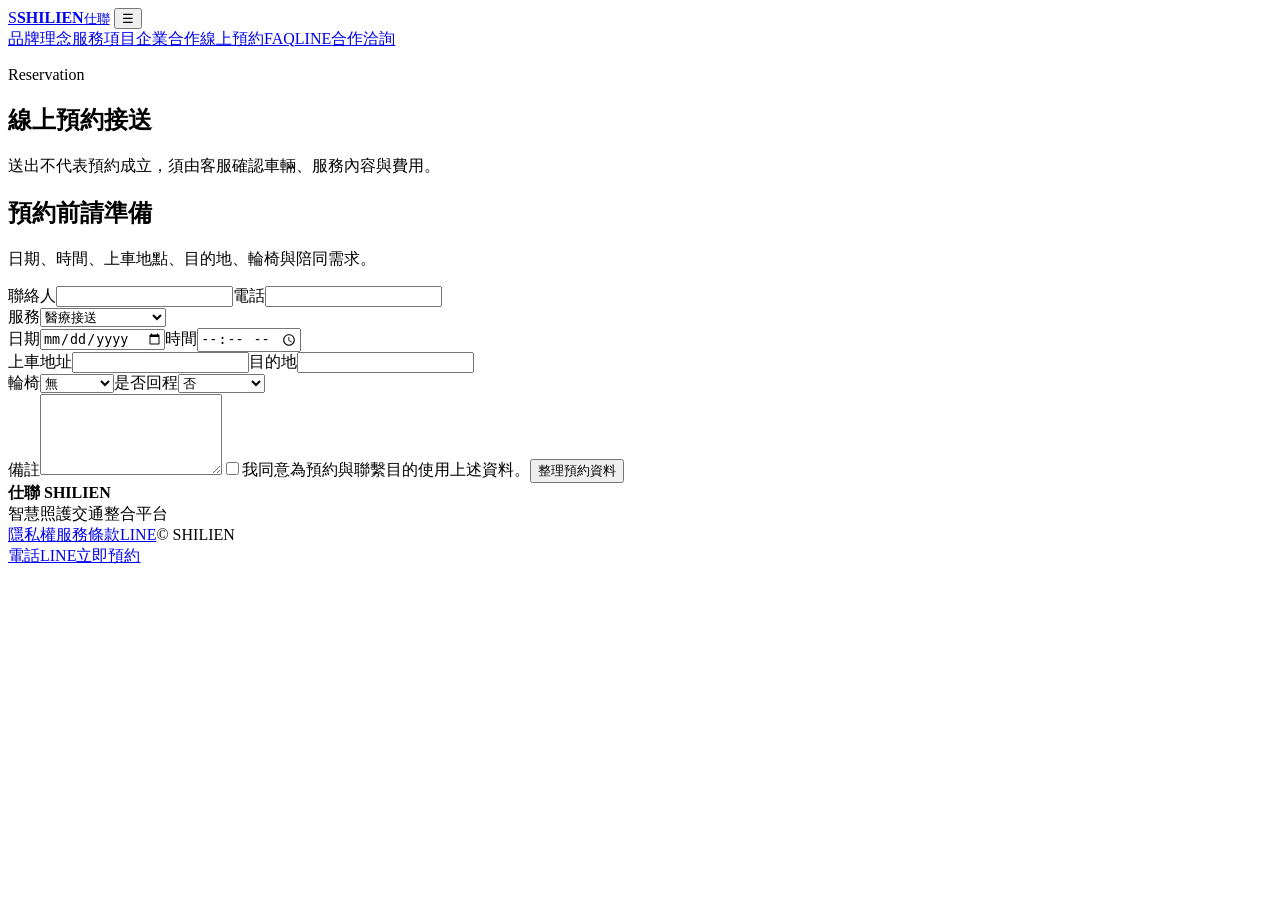
==== booking.html @ 84a89919 "SHILIEN V3 Premium Healthcare Website" ====
<!doctype html><html lang="zh-Hant"><head><meta charset="utf-8"><meta name="viewport" content="width=device-width,initial-scale=1"><title>線上預約｜仕聯 SHILIEN</title><meta name="description" content="線上填寫仕聯醫療接送、復康巴士、福祉車與陪診需求。"><link rel="stylesheet" href="assets/style.css"></head><body>
<header class="header"><div class="container nav">
<a class="brand" href="index.html"><span class="logo">S</span><span class="brand-copy"><b>SHILIEN</b><small>仕聯</small></span></a>
<button class="menu" aria-label="開啟選單">☰</button>
<nav class="navlinks">
<a href="index.html#about">品牌理念</a><a href="services.html">服務項目</a><a href="partner.html">企業合作</a><a href="booking.html">線上預約</a><a href="faq.html">FAQ</a><a data-line href="#">LINE</a><a class="nav-cta" href="partner.html#form">合作洽詢</a>
</nav></div></header>
<main><section class="page-hero"><div class="container"><p class="kicker">Reservation</p><h1>線上預約接送</h1><p>送出不代表預約成立，須由客服確認車輛、服務內容與費用。</p></div></section>
<section class="section soft"><div class="container form-wrap"><div><h2>預約前請準備</h2><p class="copy">日期、時間、上車地點、目的地、輪椅與陪同需求。</p></div>
<form class="form" id="bookingForm"><div class="form-row"><label>聯絡人<input required name="name"></label><label>電話<input required name="phone"></label></div><label>服務<select name="service"><option>醫療接送</option><option>復康巴士／福祉車</option><option>洗腎接送</option><option>出院接送</option><option>醫院陪診</option><option>其他</option></select></label><div class="form-row"><label>日期<input required type="date" name="date"></label><label>時間<input required type="time" name="time"></label></div><label>上車地址<input required name="pickup"></label><label>目的地<input required name="destination"></label><div class="form-row"><label>輪椅<select name="wheelchair"><option>無</option><option>手推輪椅</option><option>電動輪椅</option><option>其他</option></select></label><label>是否回程<select name="return_trip"><option>否</option><option>是，待確認</option></select></label></div><label>備註<textarea rows="5" name="message"></textarea></label><label class="check"><input type="checkbox" required>我同意為預約與聯繫目的使用上述資料。</label><button class="btn btn-primary" type="submit">整理預約資料</button></form>
</div></section></main>
<footer><div class="container footer-grid"><div><b>仕聯 SHILIEN</b><br><span>智慧照護交通整合平台</span></div><div class="footer-links"><a href="privacy.html">隱私權</a><a href="terms.html">服務條款</a><a data-line href="#">LINE</a><a data-email href="#"></a><span>© <span data-year></span> SHILIEN</span></div></div></footer>
<div class="mobile-dock"><a data-phone href="#">電話</a><a data-line href="#">LINE</a><a href="booking.html">立即預約</a></div><script src="assets/app.js"></script></body></html>
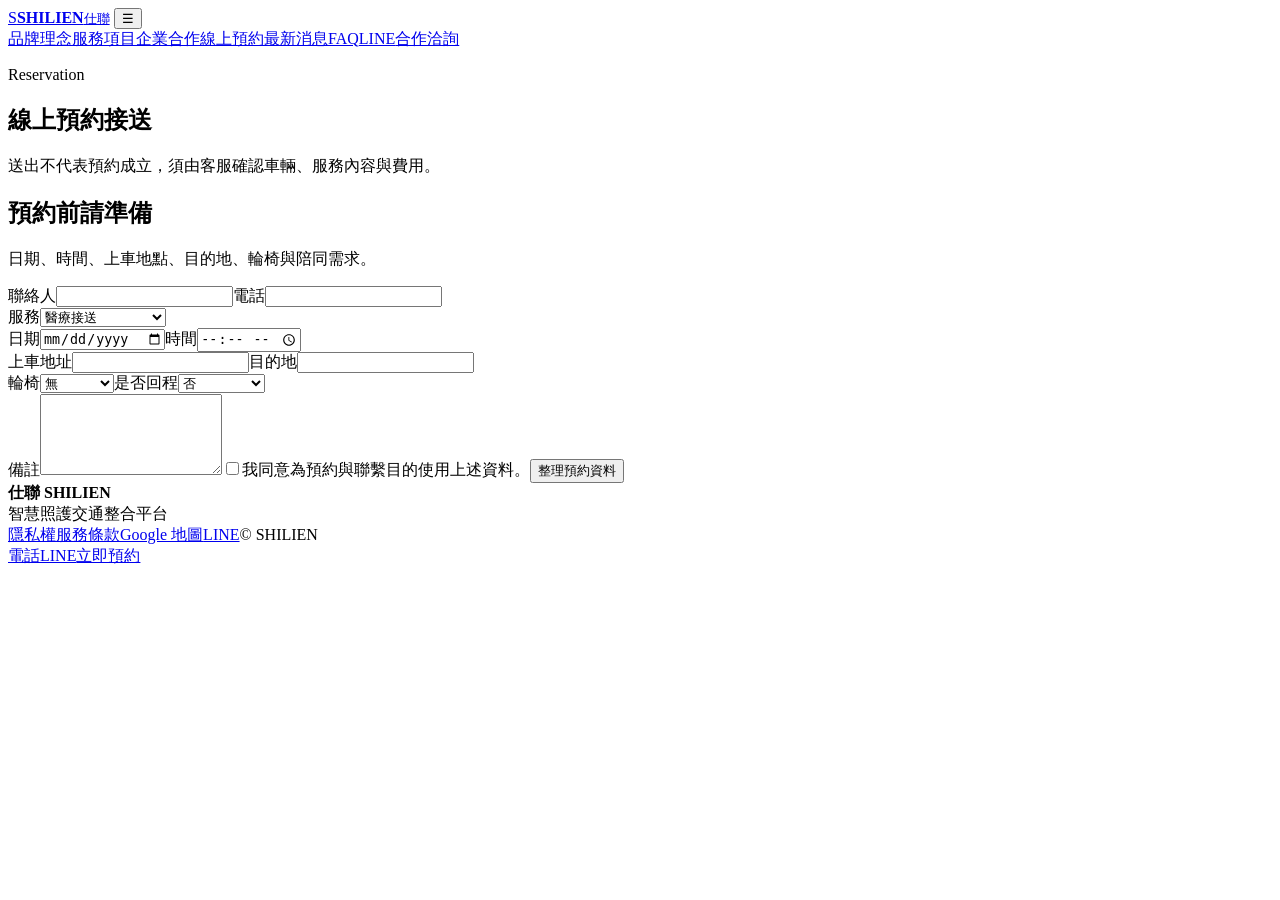
==== commit 8e35bdf5: "SHILIEN V4 premium corporate website and smart dispatch roadmap" ====
--- a/booking.html
+++ b/booking.html
@@ -3,11 +3,11 @@
 <a class="brand" href="index.html"><span class="logo">S</span><span class="brand-copy"><b>SHILIEN</b><small>仕聯</small></span></a>
 <button class="menu" aria-label="開啟選單">☰</button>
 <nav class="navlinks">
-<a href="index.html#about">品牌理念</a><a href="services.html">服務項目</a><a href="partner.html">企業合作</a><a href="booking.html">線上預約</a><a href="faq.html">FAQ</a><a data-line href="#">LINE</a><a class="nav-cta" href="partner.html#form">合作洽詢</a>
+<a href="index.html#about">品牌理念</a><a href="services.html">服務項目</a><a href="partner.html">企業合作</a><a href="booking.html">線上預約</a><a href="news.html">最新消息</a><a href="faq.html">FAQ</a><a data-line href="#">LINE</a><a class="nav-cta" href="partner.html#form">合作洽詢</a>
 </nav></div></header>
 <main><section class="page-hero"><div class="container"><p class="kicker">Reservation</p><h1>線上預約接送</h1><p>送出不代表預約成立，須由客服確認車輛、服務內容與費用。</p></div></section>
 <section class="section soft"><div class="container form-wrap"><div><h2>預約前請準備</h2><p class="copy">日期、時間、上車地點、目的地、輪椅與陪同需求。</p></div>
 <form class="form" id="bookingForm"><div class="form-row"><label>聯絡人<input required name="name"></label><label>電話<input required name="phone"></label></div><label>服務<select name="service"><option>醫療接送</option><option>復康巴士／福祉車</option><option>洗腎接送</option><option>出院接送</option><option>醫院陪診</option><option>其他</option></select></label><div class="form-row"><label>日期<input required type="date" name="date"></label><label>時間<input required type="time" name="time"></label></div><label>上車地址<input required name="pickup"></label><label>目的地<input required name="destination"></label><div class="form-row"><label>輪椅<select name="wheelchair"><option>無</option><option>手推輪椅</option><option>電動輪椅</option><option>其他</option></select></label><label>是否回程<select name="return_trip"><option>否</option><option>是，待確認</option></select></label></div><label>備註<textarea rows="5" name="message"></textarea></label><label class="check"><input type="checkbox" required>我同意為預約與聯繫目的使用上述資料。</label><button class="btn btn-primary" type="submit">整理預約資料</button></form>
 </div></section></main>
-<footer><div class="container footer-grid"><div><b>仕聯 SHILIEN</b><br><span>智慧照護交通整合平台</span></div><div class="footer-links"><a href="privacy.html">隱私權</a><a href="terms.html">服務條款</a><a data-line href="#">LINE</a><a data-email href="#"></a><span>© <span data-year></span> SHILIEN</span></div></div></footer>
+<footer><div class="container footer-grid"><div><b>仕聯 SHILIEN</b><br><span>智慧照護交通整合平台</span></div><div class="footer-links"><a href="privacy.html">隱私權</a><a href="terms.html">服務條款</a><a data-map href="#">Google 地圖</a><a data-line href="#">LINE</a><a data-email href="#"></a><span>© <span data-year></span> SHILIEN</span></div></div></footer>
 <div class="mobile-dock"><a data-phone href="#">電話</a><a data-line href="#">LINE</a><a href="booking.html">立即預約</a></div><script src="assets/app.js"></script></body></html>
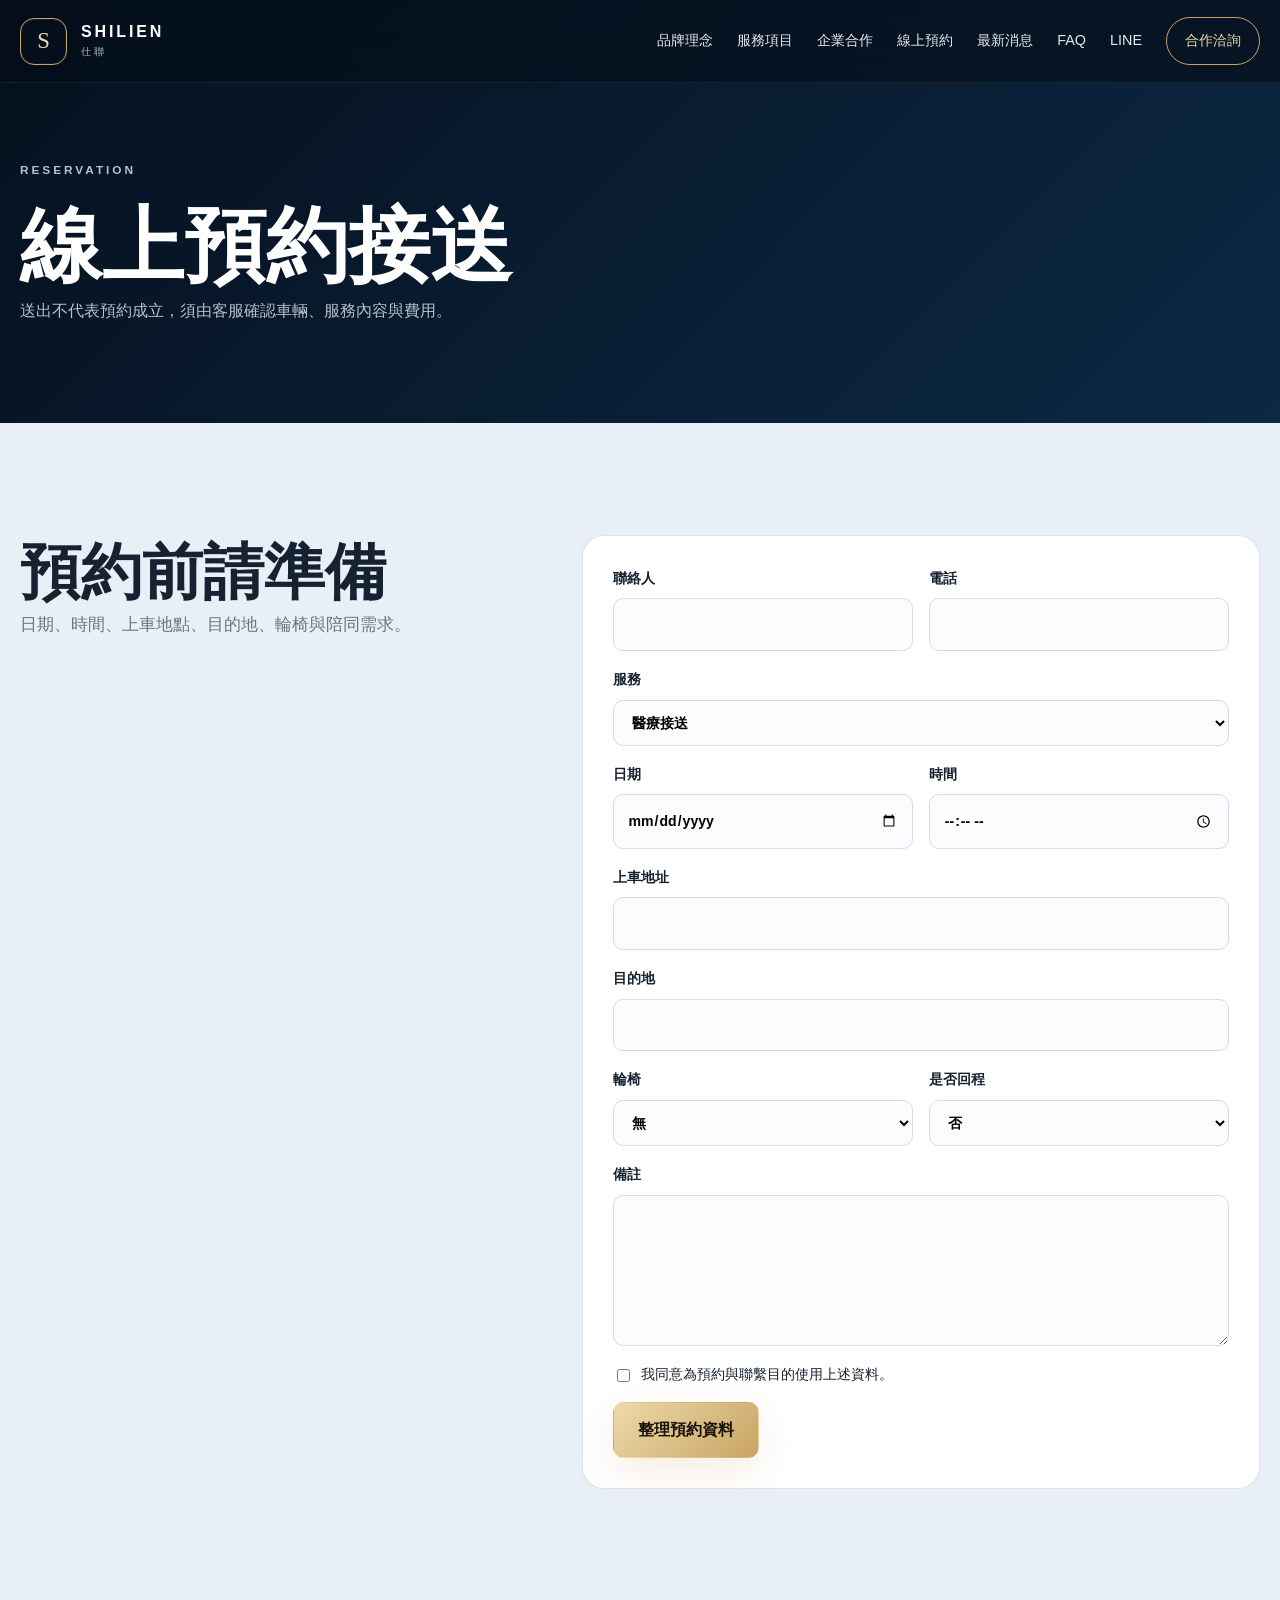
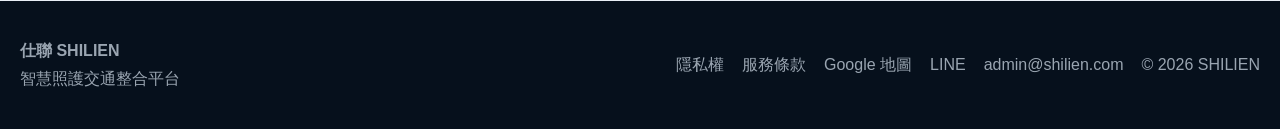
==== commit fb79f15e: "Fix V4 CSS and JavaScript paths for GitHub Pages" ====
--- a/booking.html
+++ b/booking.html
@@ -1,4 +1,4 @@
-<!doctype html><html lang="zh-Hant"><head><meta charset="utf-8"><meta name="viewport" content="width=device-width,initial-scale=1"><title>線上預約｜仕聯 SHILIEN</title><meta name="description" content="線上填寫仕聯醫療接送、復康巴士、福祉車與陪診需求。"><link rel="stylesheet" href="assets/style.css"></head><body>
+<!doctype html><html lang="zh-Hant"><head><meta charset="utf-8"><meta name="viewport" content="width=device-width,initial-scale=1"><title>線上預約｜仕聯 SHILIEN</title><meta name="description" content="線上填寫仕聯醫療接送、復康巴士、福祉車與陪診需求。"><link rel="stylesheet" href="style.css"></head><body>
 <header class="header"><div class="container nav">
 <a class="brand" href="index.html"><span class="logo">S</span><span class="brand-copy"><b>SHILIEN</b><small>仕聯</small></span></a>
 <button class="menu" aria-label="開啟選單">☰</button>
@@ -10,4 +10,4 @@
 <form class="form" id="bookingForm"><div class="form-row"><label>聯絡人<input required name="name"></label><label>電話<input required name="phone"></label></div><label>服務<select name="service"><option>醫療接送</option><option>復康巴士／福祉車</option><option>洗腎接送</option><option>出院接送</option><option>醫院陪診</option><option>其他</option></select></label><div class="form-row"><label>日期<input required type="date" name="date"></label><label>時間<input required type="time" name="time"></label></div><label>上車地址<input required name="pickup"></label><label>目的地<input required name="destination"></label><div class="form-row"><label>輪椅<select name="wheelchair"><option>無</option><option>手推輪椅</option><option>電動輪椅</option><option>其他</option></select></label><label>是否回程<select name="return_trip"><option>否</option><option>是，待確認</option></select></label></div><label>備註<textarea rows="5" name="message"></textarea></label><label class="check"><input type="checkbox" required>我同意為預約與聯繫目的使用上述資料。</label><button class="btn btn-primary" type="submit">整理預約資料</button></form>
 </div></section></main>
 <footer><div class="container footer-grid"><div><b>仕聯 SHILIEN</b><br><span>智慧照護交通整合平台</span></div><div class="footer-links"><a href="privacy.html">隱私權</a><a href="terms.html">服務條款</a><a data-map href="#">Google 地圖</a><a data-line href="#">LINE</a><a data-email href="#"></a><span>© <span data-year></span> SHILIEN</span></div></div></footer>
-<div class="mobile-dock"><a data-phone href="#">電話</a><a data-line href="#">LINE</a><a href="booking.html">立即預約</a></div><script src="assets/app.js"></script></body></html>+<div class="mobile-dock"><a data-phone href="#">電話</a><a data-line href="#">LINE</a><a href="booking.html">立即預約</a></div><script src="app.js"></script></body></html>
--- a/style.css
+++ b/style.css
@@ -0,0 +1,138 @@
+
+:root{
+  --navy:#06101d;--navy2:#0a1c2f;--navy3:#0e2d4c;
+  --blue:#2b79ff;--cyan:#71ddff;--gold:#c8a464;--gold2:#edd9a9;
+  --white:#fff;--paper:#f3f6fa;--paper2:#e9eff6;--text:#162231;
+  --muted:#697586;--line:rgba(9,29,50,.12);--line-dark:rgba(255,255,255,.10);
+  --max:1260px;--radius:26px;--shadow:0 28px 80px rgba(8,25,42,.12)
+}
+*{box-sizing:border-box}
+html{scroll-behavior:smooth}
+body{margin:0;background:var(--paper);color:var(--text);font-family:"Noto Sans TC","PingFang TC","Microsoft JhengHei",sans-serif;line-height:1.75;overflow-x:hidden}
+a{text-decoration:none;color:inherit}
+img,svg{max-width:100%;display:block}
+button,input,select,textarea{font:inherit}
+.container{width:min(calc(100% - 40px),var(--max));margin:auto}
+.kicker{margin:0 0 16px;color:var(--gold);font-weight:900;font-size:.74rem;letter-spacing:.25em;text-transform:uppercase}
+h1,h2,h3{font-family:"Noto Serif TC","PMingLiU",serif;line-height:1.22}
+h1{font-size:clamp(3rem,6.4vw,6.7rem);margin:0}
+h2{font-size:clamp(2.2rem,4.8vw,4.3rem);margin:0}
+h3{font-size:1.45rem;margin:.45rem 0}
+p{margin:0 0 1rem}
+.header{position:fixed;inset:0 0 auto;z-index:100;background:rgba(6,16,29,.72);backdrop-filter:blur(20px);border-bottom:1px solid rgba(255,255,255,.08)}
+.nav{height:82px;display:flex;align-items:center;justify-content:space-between}
+.brand{display:flex;align-items:center;gap:14px;color:#fff}
+.logo{width:47px;height:47px;border:1px solid var(--gold);border-radius:14px;display:grid;place-items:center;color:var(--gold2);font-family:serif;font-size:1.42rem;box-shadow:inset 0 0 0 1px rgba(255,255,255,.05),0 12px 30px rgba(0,0,0,.16)}
+.brand-copy{display:flex;flex-direction:column;line-height:1.05}.brand-copy b{letter-spacing:.18em}.brand-copy small{font-size:.62rem;letter-spacing:.34em;color:#aab4c0;margin-top:6px}
+.navlinks{display:flex;align-items:center;gap:24px;color:#e4e9ee;font-size:.9rem}
+.navlinks a:hover{color:var(--cyan)}
+.nav-cta{padding:10px 18px;border:1px solid var(--gold);border-radius:999px;color:var(--gold2)!important}
+.menu{display:none;background:none;border:0;color:#fff;font-size:1.5rem}
+
+.hero{min-height:960px;padding:150px 0 90px;color:#fff;position:relative;overflow:hidden;background:
+radial-gradient(circle at 78% 18%,rgba(43,121,255,.31),transparent 28%),
+radial-gradient(circle at 88% 74%,rgba(200,164,100,.18),transparent 24%),
+linear-gradient(135deg,var(--navy),#0a1f36 58%,#0d2f50)}
+.hero::before{content:"";position:absolute;inset:-12%;background:
+radial-gradient(circle at 25% 75%,rgba(113,221,255,.09),transparent 24%),
+radial-gradient(circle at 74% 24%,rgba(237,217,169,.08),transparent 20%);animation:drift 15s ease-in-out infinite alternate}
+.hero::after{content:"";position:absolute;inset:0;background-image:
+linear-gradient(rgba(255,255,255,.03) 1px,transparent 1px),
+linear-gradient(90deg,rgba(255,255,255,.03) 1px,transparent 1px);
+background-size:58px 58px;mask-image:linear-gradient(to bottom,#000,transparent 88%)}
+@keyframes drift{from{transform:translate3d(-2%,-1%,0) scale(1)}to{transform:translate3d(2%,2%,0) scale(1.05)}}
+.hero-grid{position:relative;z-index:2;display:grid;grid-template-columns:1.04fr .96fr;gap:74px;align-items:center}
+.hero h1 span{color:var(--gold2)}
+.hero-lead{font-size:1.08rem;color:#c5cdd7;max-width:700px;margin:28px 0}
+.actions{display:flex;gap:14px;flex-wrap:wrap}
+.btn{min-height:52px;padding:13px 24px;border-radius:11px;display:inline-flex;align-items:center;justify-content:center;font-weight:900;border:1px solid transparent;cursor:pointer;transition:.25s}
+.btn-primary{background:linear-gradient(135deg,var(--gold2),var(--gold));color:#171108;box-shadow:0 14px 36px rgba(200,164,100,.18)}
+.btn-primary:hover{transform:translateY(-2px)}
+.btn-ghost{color:#fff;border-color:rgba(255,255,255,.24);background:rgba(255,255,255,.04)}
+.hero-meta{display:flex;gap:23px;flex-wrap:wrap;color:#9da7b4;font-size:.86rem;margin-top:32px}
+.panel{position:relative}
+.glass{border:1px solid rgba(255,255,255,.14);border-radius:32px;padding:22px;background:linear-gradient(145deg,rgba(255,255,255,.10),rgba(255,255,255,.025));backdrop-filter:blur(20px);box-shadow:0 40px 100px rgba(0,0,0,.42);transform:perspective(1200px) rotateY(-3deg)}
+.status{display:flex;align-items:center;gap:9px;color:#aab4c0;font-size:.8rem}
+.dot{width:9px;height:9px;border-radius:50%;background:#55d68b;box-shadow:0 0 0 6px rgba(85,214,139,.1)}
+.art{min-height:490px;display:grid;place-items:center}
+.panel-foot{display:flex;justify-content:space-between;gap:20px;border-top:1px solid rgba(255,255,255,.12);padding-top:18px}.panel-foot b{color:var(--gold2)}.panel-foot span{color:#909baa;font-size:.8rem}
+.float{position:absolute;background:#fff;color:#111a26;border-radius:16px;padding:16px 18px;box-shadow:0 20px 50px rgba(0,0,0,.25);animation:float 5s ease-in-out infinite}
+.float b{display:block}.float small{color:#6c7682}.f1{left:-34px;bottom:110px}.f2{right:-28px;top:120px;animation-delay:1s}
+@keyframes float{0%,100%{transform:translateY(0)}50%{transform:translateY(-10px)}}
+
+.strip{background:#091522;color:#fff;border-top:1px solid rgba(255,255,255,.08);border-bottom:1px solid rgba(255,255,255,.08)}
+.strip-grid{display:grid;grid-template-columns:repeat(4,1fr)}
+.strip-item{padding:29px 25px;border-right:1px solid rgba(255,255,255,.08)}.strip-item:last-child{border-right:0}
+.strip-item b{display:block;color:var(--gold2);font-size:1.25rem}.strip-item span{font-size:.8rem;color:#9aa4b0}
+
+.section{padding:112px 0}.dark{background:var(--navy);color:#fff}.soft{background:var(--paper2)}
+.two{display:grid;grid-template-columns:1fr 1fr;gap:82px;align-items:start}
+.copy{font-size:1.04rem;color:var(--muted)}.dark .copy{color:#aab4c0}
+.cards{display:grid;grid-template-columns:repeat(3,1fr);gap:18px;margin-top:48px}
+.card{min-height:292px;padding:30px;border-radius:var(--radius);background:#fff;border:1px solid var(--line);display:flex;flex-direction:column;transition:.3s}
+.card:hover{transform:translateY(-7px);box-shadow:var(--shadow)}
+.dark .card{background:#0b1c2f;border-color:rgba(255,255,255,.1)}
+.num{font-size:.72rem;letter-spacing:.18em;color:var(--gold);font-weight:900}
+.card p{color:var(--muted)}.dark .card p{color:#9ea9b6}.card a{margin-top:auto;color:var(--blue);font-weight:900}.dark .card a{color:var(--cyan)}
+
+.showcase{display:grid;grid-template-columns:1.05fr .95fr;gap:64px;align-items:center}
+.dashboard{background:#071321;color:#fff;border-radius:30px;padding:24px;border:1px solid rgba(255,255,255,.1);box-shadow:0 35px 90px rgba(0,0,0,.25)}
+.dash-top{display:flex;justify-content:space-between;align-items:center;margin-bottom:18px}.dash-top span{color:#9ba6b3;font-size:.8rem}
+.dash-grid{display:grid;grid-template-columns:1.2fr .8fr;gap:14px}
+.map{min-height:330px;border-radius:20px;background:
+radial-gradient(circle at 28% 38%,rgba(43,121,255,.45) 0 4px,transparent 5px),
+radial-gradient(circle at 66% 58%,rgba(237,217,169,.65) 0 4px,transparent 5px),
+linear-gradient(135deg,#0e2945,#0a1c2f);position:relative;overflow:hidden}
+.map::before,.map::after{content:"";position:absolute;height:2px;background:linear-gradient(90deg,var(--blue),var(--gold2));transform-origin:left}
+.map::before{width:63%;left:29%;top:40%;transform:rotate(20deg)}
+.map::after{width:43%;left:28%;top:41%;transform:rotate(-19deg)}
+.dash-side{display:grid;gap:14px}
+.dash-stat{background:#0c2036;padding:18px;border-radius:18px;border:1px solid rgba(255,255,255,.08)}
+.dash-stat strong{display:block;color:var(--gold2);font-size:1.8rem}.dash-stat span{color:#9ca7b3;font-size:.8rem}
+
+.timeline{display:grid;grid-template-columns:repeat(4,1fr);gap:18px;margin-top:46px}
+.milestone{padding:28px;border-radius:22px;background:#fff;border:1px solid var(--line)}
+.milestone small{color:var(--gold);font-weight:900}.milestone p{color:var(--muted);font-size:.92rem}
+
+.metric-grid{display:grid;grid-template-columns:repeat(4,1fr);gap:18px;margin-top:45px}
+.metric{padding:32px;border-radius:22px;background:#fff;border:1px solid var(--line)}
+.metric strong{display:block;font-size:2.6rem;color:var(--blue);line-height:1.1}.metric span{color:var(--muted)}
+
+.page-hero{padding:160px 0 82px;background:linear-gradient(135deg,var(--navy),#0b2845);color:#fff}.page-hero p{color:#b7c1cc}
+.partner-grid{display:grid;grid-template-columns:1fr 1fr;gap:60px}
+.partner-list{display:grid;grid-template-columns:repeat(2,1fr);gap:16px;margin-top:36px}
+.partner-item{padding:24px;border-radius:18px;background:#fff;border:1px solid var(--line)}.partner-item b{display:block;margin-bottom:7px}.partner-item p{font-size:.9rem;color:var(--muted)}
+.sop{display:grid;grid-template-columns:repeat(5,1fr);gap:14px;margin-top:42px}
+.sop-item{padding:22px;border-radius:18px;background:#0c1e32;border:1px solid rgba(255,255,255,.1)}.sop-item span{display:block;color:var(--gold2);font-weight:900;margin-bottom:8px}.sop-item p{color:#9aa5b2;font-size:.88rem}
+
+.form-wrap{display:grid;grid-template-columns:.85fr 1.15fr;gap:60px}
+.info-card{background:var(--navy);color:#fff;border-radius:22px;padding:30px}.info-card div{padding:15px 0;border-bottom:1px solid rgba(255,255,255,.1)}.info-card div:last-child{border-bottom:0}.info-card small{display:block;color:#9ba6b2}.info-card a,.info-card strong{color:#fff;font-size:1.05rem}
+.form{background:#fff;border:1px solid var(--line);border-radius:22px;padding:30px}.form-row{display:grid;grid-template-columns:1fr 1fr;gap:16px}
+label{display:flex;flex-direction:column;gap:8px;margin-bottom:16px;font-weight:700;font-size:.88rem}
+input,select,textarea{padding:13px 14px;border:1px solid #d5dce5;border-radius:10px;background:#fbfcfe;outline:none}
+input:focus,select:focus,textarea:focus{border-color:var(--blue);box-shadow:0 0 0 3px rgba(43,121,255,.12)}
+.check{display:flex;flex-direction:row;align-items:flex-start;font-weight:400}.check input{margin-top:7px}.note{font-size:.78rem;color:var(--muted)}
+.faq details{border-top:1px solid var(--line);padding:20px 0}.faq summary{font-weight:900;cursor:pointer}.faq p{color:var(--muted);margin-top:10px}
+
+.news-grid{display:grid;grid-template-columns:repeat(3,1fr);gap:18px;margin-top:42px}
+.news-card{background:#fff;border:1px solid var(--line);border-radius:22px;padding:26px}.news-card small{color:var(--gold);font-weight:900}.news-card p{color:var(--muted)}
+
+.cta{background:linear-gradient(135deg,var(--gold),#9e7b3f);padding:74px 0}.cta-grid{display:grid;grid-template-columns:1fr auto;gap:30px;align-items:center}.cta .btn{background:var(--navy);color:#fff}
+footer{background:#06101c;color:#9aa5b1;padding:36px 0}.footer-grid{display:grid;grid-template-columns:1fr auto;gap:20px;align-items:center}.footer-links{display:flex;gap:18px;flex-wrap:wrap}
+.mobile-dock{display:none}
+.reveal{opacity:0;transform:translateY(28px);transition:.72s ease}.reveal.show{opacity:1;transform:none}
+
+@media(max-width:980px){
+  .menu{display:block}.navlinks{display:none;position:absolute;top:82px;left:0;right:0;background:#081321;flex-direction:column;align-items:stretch;padding:20px}.navlinks.open{display:flex}
+  .hero-grid,.two,.showcase,.partner-grid,.form-wrap{grid-template-columns:1fr}
+  .cards{grid-template-columns:repeat(2,1fr)}.strip-grid,.metric-grid,.timeline{grid-template-columns:repeat(2,1fr)}
+  .sop{grid-template-columns:repeat(2,1fr)}.news-grid{grid-template-columns:1fr 1fr}.cta-grid{grid-template-columns:1fr}
+}
+@media(max-width:640px){
+  body{padding-bottom:66px}.container{width:min(calc(100% - 24px),var(--max))}.hero{padding-top:120px;min-height:auto}.hero h1{font-size:2.8rem}
+  .actions{flex-direction:column}.btn{width:100%}.float{display:none}.glass{transform:none}
+  .cards,.strip-grid,.metric-grid,.timeline,.partner-list,.sop,.form-row,.news-grid{grid-template-columns:1fr}
+  .dash-grid{grid-template-columns:1fr}.section{padding:76px 0}.footer-grid{grid-template-columns:1fr}
+  .mobile-dock{display:grid;grid-template-columns:repeat(3,1fr);position:fixed;left:0;right:0;bottom:0;height:66px;background:#06101c;z-index:120;border-top:1px solid rgba(255,255,255,.1)}
+  .mobile-dock a{display:grid;place-items:center;color:#fff;border-right:1px solid rgba(255,255,255,.08);font-size:.82rem}.mobile-dock a:last-child{background:var(--gold);color:#161108;font-weight:900}
+}
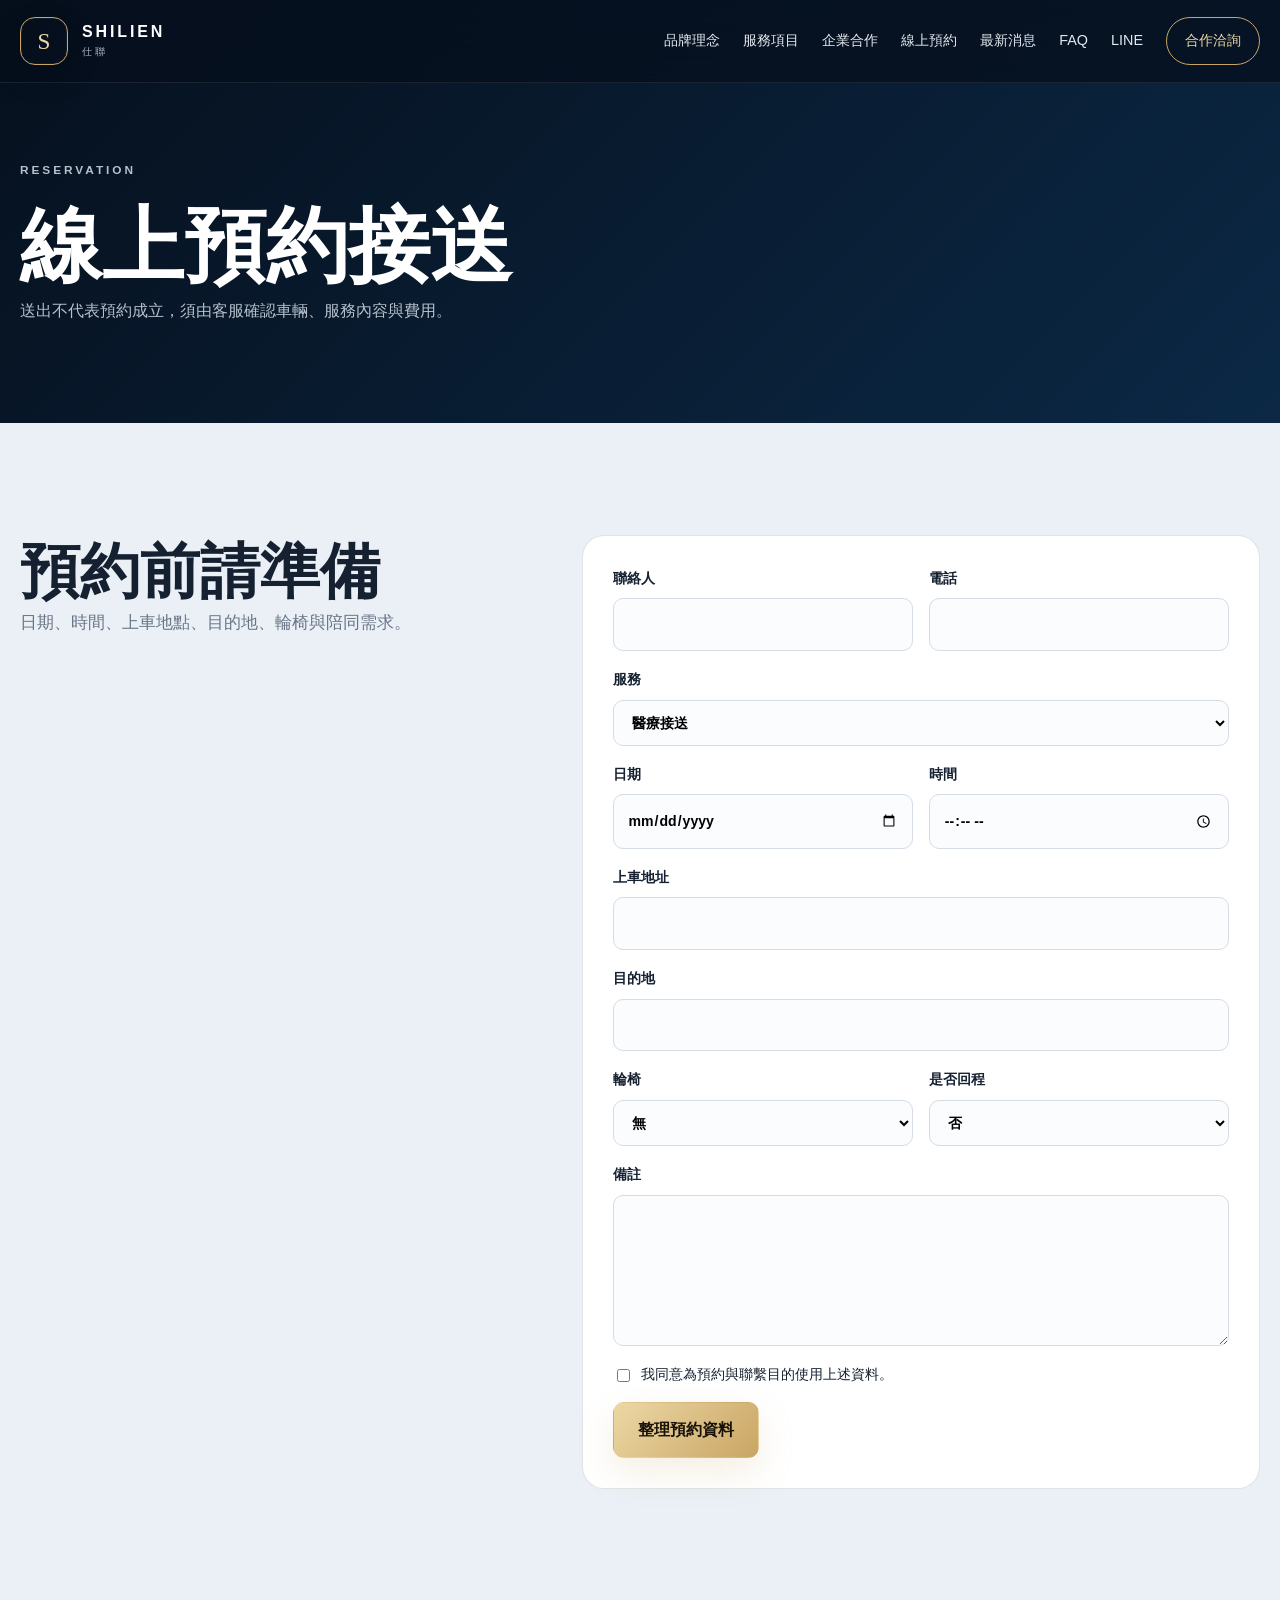
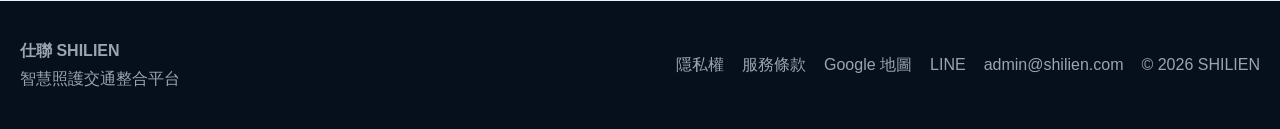
==== commit 35b99bb2: "SHILIEN V5 enterprise edition and GitHub Pages fix" ====
--- a/booking.html
+++ b/booking.html
@@ -1,13 +1,8 @@
-<!doctype html><html lang="zh-Hant"><head><meta charset="utf-8"><meta name="viewport" content="width=device-width,initial-scale=1"><title>線上預約｜仕聯 SHILIEN</title><meta name="description" content="線上填寫仕聯醫療接送、復康巴士、福祉車與陪診需求。"><link rel="stylesheet" href="style.css"></head><body>
+<!doctype html><html lang="zh-Hant"><head><meta charset="utf-8"><meta name="viewport" content="width=device-width,initial-scale=1"><title>線上預約｜仕聯 SHILIEN</title><meta name="description" content="線上填寫仕聯接送需求。"><link rel="stylesheet" href="style.css?v=5"></head><body>
 <header class="header"><div class="container nav">
-<a class="brand" href="index.html"><span class="logo">S</span><span class="brand-copy"><b>SHILIEN</b><small>仕聯</small></span></a>
+<a class="brand" href="index.html"><span class="brand-mark">S</span><span class="brand-copy"><b>SHILIEN</b><small>仕聯</small></span></a>
 <button class="menu" aria-label="開啟選單">☰</button>
-<nav class="navlinks">
-<a href="index.html#about">品牌理念</a><a href="services.html">服務項目</a><a href="partner.html">企業合作</a><a href="booking.html">線上預約</a><a href="news.html">最新消息</a><a href="faq.html">FAQ</a><a data-line href="#">LINE</a><a class="nav-cta" href="partner.html#form">合作洽詢</a>
-</nav></div></header>
-<main><section class="page-hero"><div class="container"><p class="kicker">Reservation</p><h1>線上預約接送</h1><p>送出不代表預約成立，須由客服確認車輛、服務內容與費用。</p></div></section>
-<section class="section soft"><div class="container form-wrap"><div><h2>預約前請準備</h2><p class="copy">日期、時間、上車地點、目的地、輪椅與陪同需求。</p></div>
-<form class="form" id="bookingForm"><div class="form-row"><label>聯絡人<input required name="name"></label><label>電話<input required name="phone"></label></div><label>服務<select name="service"><option>醫療接送</option><option>復康巴士／福祉車</option><option>洗腎接送</option><option>出院接送</option><option>醫院陪診</option><option>其他</option></select></label><div class="form-row"><label>日期<input required type="date" name="date"></label><label>時間<input required type="time" name="time"></label></div><label>上車地址<input required name="pickup"></label><label>目的地<input required name="destination"></label><div class="form-row"><label>輪椅<select name="wheelchair"><option>無</option><option>手推輪椅</option><option>電動輪椅</option><option>其他</option></select></label><label>是否回程<select name="return_trip"><option>否</option><option>是，待確認</option></select></label></div><label>備註<textarea rows="5" name="message"></textarea></label><label class="check"><input type="checkbox" required>我同意為預約與聯繫目的使用上述資料。</label><button class="btn btn-primary" type="submit">整理預約資料</button></form>
-</div></section></main>
+<nav class="navlinks"><a href="index.html#about">品牌理念</a><a href="services.html">服務項目</a><a href="partner.html">企業合作</a><a href="booking.html">線上預約</a><a href="news.html">最新消息</a><a href="faq.html">FAQ</a><a data-line href="#">LINE</a><a class="nav-cta" href="partner.html#form">合作洽詢</a></nav>
+</div></header><main><section class="page-hero"><div class="container"><p class="eyebrow">Reservation</p><h1>線上預約接送</h1><p>送出不代表預約成立，須由客服確認車輛、服務內容與費用。</p></div></section><section class="section soft"><div class="container form-wrap"><div><h2>預約前請準備</h2><p class="copy">日期、時間、上車地點、目的地、輪椅與陪同需求。</p></div><form class="form" id="bookingForm"><div class="form-row"><label>聯絡人<input required name="name"></label><label>電話<input required name="phone"></label></div><label>服務<select name="service"><option>醫療接送</option><option>復康巴士／福祉車</option><option>洗腎接送</option><option>出院接送</option><option>醫院陪診</option><option>其他</option></select></label><div class="form-row"><label>日期<input required type="date" name="date"></label><label>時間<input required type="time" name="time"></label></div><label>上車地址<input required name="pickup"></label><label>目的地<input required name="destination"></label><div class="form-row"><label>輪椅<select name="wheelchair"><option>無</option><option>手推輪椅</option><option>電動輪椅</option><option>其他</option></select></label><label>是否回程<select name="return_trip"><option>否</option><option>是，待確認</option></select></label></div><label>備註<textarea rows="5" name="message"></textarea></label><label class="check"><input type="checkbox" required>我同意為預約與聯繫目的使用上述資料。</label><button class="btn btn-primary" type="submit">整理預約資料</button></form></div></section></main>
 <footer><div class="container footer-grid"><div><b>仕聯 SHILIEN</b><br><span>智慧照護交通整合平台</span></div><div class="footer-links"><a href="privacy.html">隱私權</a><a href="terms.html">服務條款</a><a data-map href="#">Google 地圖</a><a data-line href="#">LINE</a><a data-email href="#"></a><span>© <span data-year></span> SHILIEN</span></div></div></footer>
-<div class="mobile-dock"><a data-phone href="#">電話</a><a data-line href="#">LINE</a><a href="booking.html">立即預約</a></div><script src="app.js"></script></body></html>+<div class="mobile-dock"><a data-phone href="#">電話</a><a data-line href="#">LINE</a><a href="booking.html">立即預約</a></div><script src="app.js?v=5"></script></body></html>
--- a/style.css
+++ b/style.css
@@ -1,75 +1,76 @@
 
 :root{
-  --navy:#06101d;--navy2:#0a1c2f;--navy3:#0e2d4c;
-  --blue:#2b79ff;--cyan:#71ddff;--gold:#c8a464;--gold2:#edd9a9;
-  --white:#fff;--paper:#f3f6fa;--paper2:#e9eff6;--text:#162231;
-  --muted:#697586;--line:rgba(9,29,50,.12);--line-dark:rgba(255,255,255,.10);
-  --max:1260px;--radius:26px;--shadow:0 28px 80px rgba(8,25,42,.12)
+  --bg:#06101d;--bg2:#0b1c31;--bg3:#0f2c4a;
+  --paper:#f4f7fb;--paper2:#eaf0f6;--white:#fff;
+  --text:#152131;--muted:#697587;
+  --blue:#2d7cff;--cyan:#79ddff;
+  --gold:#c9a564;--gold2:#ecd8a5;
+  --line:rgba(9,28,48,.12);--line-dark:rgba(255,255,255,.1);
+  --max:1260px;--r:26px;--shadow:0 30px 90px rgba(6,24,42,.13)
 }
 *{box-sizing:border-box}
 html{scroll-behavior:smooth}
 body{margin:0;background:var(--paper);color:var(--text);font-family:"Noto Sans TC","PingFang TC","Microsoft JhengHei",sans-serif;line-height:1.75;overflow-x:hidden}
 a{text-decoration:none;color:inherit}
-img,svg{max-width:100%;display:block}
 button,input,select,textarea{font:inherit}
+img,svg{display:block;max-width:100%}
 .container{width:min(calc(100% - 40px),var(--max));margin:auto}
-.kicker{margin:0 0 16px;color:var(--gold);font-weight:900;font-size:.74rem;letter-spacing:.25em;text-transform:uppercase}
+.eyebrow{margin:0 0 16px;color:var(--gold);font-size:.74rem;letter-spacing:.25em;text-transform:uppercase;font-weight:900}
 h1,h2,h3{font-family:"Noto Serif TC","PMingLiU",serif;line-height:1.22}
-h1{font-size:clamp(3rem,6.4vw,6.7rem);margin:0}
-h2{font-size:clamp(2.2rem,4.8vw,4.3rem);margin:0}
-h3{font-size:1.45rem;margin:.45rem 0}
+h1{font-size:clamp(3rem,6.4vw,6.8rem);margin:0}
+h2{font-size:clamp(2.15rem,4.7vw,4.2rem);margin:0}
+h3{font-size:1.42rem;margin:.4rem 0}
 p{margin:0 0 1rem}
-.header{position:fixed;inset:0 0 auto;z-index:100;background:rgba(6,16,29,.72);backdrop-filter:blur(20px);border-bottom:1px solid rgba(255,255,255,.08)}
+.header{position:fixed;inset:0 0 auto;z-index:100;background:rgba(6,16,29,.74);backdrop-filter:blur(20px);border-bottom:1px solid rgba(255,255,255,.08)}
 .nav{height:82px;display:flex;align-items:center;justify-content:space-between}
-.brand{display:flex;align-items:center;gap:14px;color:#fff}
-.logo{width:47px;height:47px;border:1px solid var(--gold);border-radius:14px;display:grid;place-items:center;color:var(--gold2);font-family:serif;font-size:1.42rem;box-shadow:inset 0 0 0 1px rgba(255,255,255,.05),0 12px 30px rgba(0,0,0,.16)}
-.brand-copy{display:flex;flex-direction:column;line-height:1.05}.brand-copy b{letter-spacing:.18em}.brand-copy small{font-size:.62rem;letter-spacing:.34em;color:#aab4c0;margin-top:6px}
-.navlinks{display:flex;align-items:center;gap:24px;color:#e4e9ee;font-size:.9rem}
+.brand{display:flex;align-items:center;gap:14px;color:white}
+.brand-mark{width:48px;height:48px;border:1px solid var(--gold);border-radius:15px;display:grid;place-items:center;color:var(--gold2);font-family:serif;font-size:1.45rem;box-shadow:inset 0 0 0 1px rgba(255,255,255,.05),0 12px 30px rgba(0,0,0,.18)}
+.brand-copy{display:flex;flex-direction:column;line-height:1.05}
+.brand-copy b{letter-spacing:.18em}.brand-copy small{font-size:.62rem;letter-spacing:.34em;color:#aab4c0;margin-top:6px}
+.navlinks{display:flex;align-items:center;gap:23px;color:#e3e8ee;font-size:.9rem}
 .navlinks a:hover{color:var(--cyan)}
 .nav-cta{padding:10px 18px;border:1px solid var(--gold);border-radius:999px;color:var(--gold2)!important}
 .menu{display:none;background:none;border:0;color:#fff;font-size:1.5rem}
 
-.hero{min-height:960px;padding:150px 0 90px;color:#fff;position:relative;overflow:hidden;background:
-radial-gradient(circle at 78% 18%,rgba(43,121,255,.31),transparent 28%),
-radial-gradient(circle at 88% 74%,rgba(200,164,100,.18),transparent 24%),
-linear-gradient(135deg,var(--navy),#0a1f36 58%,#0d2f50)}
-.hero::before{content:"";position:absolute;inset:-12%;background:
-radial-gradient(circle at 25% 75%,rgba(113,221,255,.09),transparent 24%),
-radial-gradient(circle at 74% 24%,rgba(237,217,169,.08),transparent 20%);animation:drift 15s ease-in-out infinite alternate}
-.hero::after{content:"";position:absolute;inset:0;background-image:
+.hero{min-height:960px;padding:150px 0 92px;color:#fff;position:relative;overflow:hidden;background:
+radial-gradient(circle at 78% 18%,rgba(45,124,255,.30),transparent 28%),
+radial-gradient(circle at 88% 74%,rgba(201,165,100,.19),transparent 24%),
+linear-gradient(135deg,var(--bg),#0a2038 58%,#0d3154)}
+.hero:before{content:"";position:absolute;inset:-12%;background:
+radial-gradient(circle at 24% 74%,rgba(121,221,255,.09),transparent 24%),
+radial-gradient(circle at 75% 25%,rgba(236,216,165,.08),transparent 20%);
+animation:drift 16s ease-in-out infinite alternate}
+.hero:after{content:"";position:absolute;inset:0;background-image:
 linear-gradient(rgba(255,255,255,.03) 1px,transparent 1px),
 linear-gradient(90deg,rgba(255,255,255,.03) 1px,transparent 1px);
 background-size:58px 58px;mask-image:linear-gradient(to bottom,#000,transparent 88%)}
 @keyframes drift{from{transform:translate3d(-2%,-1%,0) scale(1)}to{transform:translate3d(2%,2%,0) scale(1.05)}}
-.hero-grid{position:relative;z-index:2;display:grid;grid-template-columns:1.04fr .96fr;gap:74px;align-items:center}
+.hero-grid{position:relative;z-index:2;display:grid;grid-template-columns:1.05fr .95fr;gap:72px;align-items:center}
 .hero h1 span{color:var(--gold2)}
-.hero-lead{font-size:1.08rem;color:#c5cdd7;max-width:700px;margin:28px 0}
+.hero-copy{font-size:1.08rem;color:#c5cdd7;max-width:700px;margin:28px 0}
 .actions{display:flex;gap:14px;flex-wrap:wrap}
-.btn{min-height:52px;padding:13px 24px;border-radius:11px;display:inline-flex;align-items:center;justify-content:center;font-weight:900;border:1px solid transparent;cursor:pointer;transition:.25s}
-.btn-primary{background:linear-gradient(135deg,var(--gold2),var(--gold));color:#171108;box-shadow:0 14px 36px rgba(200,164,100,.18)}
+.btn{min-height:52px;padding:13px 24px;border-radius:11px;display:inline-flex;align-items:center;justify-content:center;border:1px solid transparent;font-weight:900;cursor:pointer;transition:.25s}
+.btn-primary{background:linear-gradient(135deg,var(--gold2),var(--gold));color:#171108;box-shadow:0 14px 36px rgba(201,165,100,.18)}
 .btn-primary:hover{transform:translateY(-2px)}
 .btn-ghost{color:#fff;border-color:rgba(255,255,255,.24);background:rgba(255,255,255,.04)}
-.hero-meta{display:flex;gap:23px;flex-wrap:wrap;color:#9da7b4;font-size:.86rem;margin-top:32px}
-.panel{position:relative}
-.glass{border:1px solid rgba(255,255,255,.14);border-radius:32px;padding:22px;background:linear-gradient(145deg,rgba(255,255,255,.10),rgba(255,255,255,.025));backdrop-filter:blur(20px);box-shadow:0 40px 100px rgba(0,0,0,.42);transform:perspective(1200px) rotateY(-3deg)}
-.status{display:flex;align-items:center;gap:9px;color:#aab4c0;font-size:.8rem}
-.dot{width:9px;height:9px;border-radius:50%;background:#55d68b;box-shadow:0 0 0 6px rgba(85,214,139,.1)}
-.art{min-height:490px;display:grid;place-items:center}
-.panel-foot{display:flex;justify-content:space-between;gap:20px;border-top:1px solid rgba(255,255,255,.12);padding-top:18px}.panel-foot b{color:var(--gold2)}.panel-foot span{color:#909baa;font-size:.8rem}
-.float{position:absolute;background:#fff;color:#111a26;border-radius:16px;padding:16px 18px;box-shadow:0 20px 50px rgba(0,0,0,.25);animation:float 5s ease-in-out infinite}
-.float b{display:block}.float small{color:#6c7682}.f1{left:-34px;bottom:110px}.f2{right:-28px;top:120px;animation-delay:1s}
+.hero-values{display:flex;gap:22px;flex-wrap:wrap;color:#9da8b5;font-size:.86rem;margin-top:32px}
+.visual{position:relative}
+.glass{border:1px solid rgba(255,255,255,.14);border-radius:32px;padding:22px;background:linear-gradient(145deg,rgba(255,255,255,.10),rgba(255,255,255,.025));backdrop-filter:blur(20px);box-shadow:0 42px 100px rgba(0,0,0,.42);transform:perspective(1200px) rotateY(-3deg)}
+.status{display:flex;align-items:center;gap:9px;color:#aab4c0;font-size:.8rem}.dot{width:9px;height:9px;border-radius:50%;background:#55d68b;box-shadow:0 0 0 6px rgba(85,214,139,.1)}
+.hero-art{min-height:480px;display:grid;place-items:center}
+.glass-foot{display:flex;justify-content:space-between;gap:20px;border-top:1px solid rgba(255,255,255,.12);padding-top:18px}.glass-foot b{color:var(--gold2)}.glass-foot span{color:#909baa;font-size:.8rem}
+.float-card{position:absolute;background:#fff;color:#111a26;border-radius:16px;padding:16px 18px;box-shadow:0 20px 50px rgba(0,0,0,.25);animation:float 5s ease-in-out infinite}.float-card b{display:block}.float-card small{color:#6c7682}.fc1{left:-34px;bottom:108px}.fc2{right:-26px;top:115px;animation-delay:1s}
 @keyframes float{0%,100%{transform:translateY(0)}50%{transform:translateY(-10px)}}
 
 .strip{background:#091522;color:#fff;border-top:1px solid rgba(255,255,255,.08);border-bottom:1px solid rgba(255,255,255,.08)}
 .strip-grid{display:grid;grid-template-columns:repeat(4,1fr)}
-.strip-item{padding:29px 25px;border-right:1px solid rgba(255,255,255,.08)}.strip-item:last-child{border-right:0}
-.strip-item b{display:block;color:var(--gold2);font-size:1.25rem}.strip-item span{font-size:.8rem;color:#9aa4b0}
+.strip-item{padding:29px 25px;border-right:1px solid rgba(255,255,255,.08)}.strip-item:last-child{border-right:0}.strip-item b{display:block;color:var(--gold2);font-size:1.25rem}.strip-item span{font-size:.8rem;color:#9aa4b0}
 
-.section{padding:112px 0}.dark{background:var(--navy);color:#fff}.soft{background:var(--paper2)}
+.section{padding:112px 0}.dark{background:var(--bg);color:#fff}.soft{background:var(--paper2)}
 .two{display:grid;grid-template-columns:1fr 1fr;gap:82px;align-items:start}
 .copy{font-size:1.04rem;color:var(--muted)}.dark .copy{color:#aab4c0}
 .cards{display:grid;grid-template-columns:repeat(3,1fr);gap:18px;margin-top:48px}
-.card{min-height:292px;padding:30px;border-radius:var(--radius);background:#fff;border:1px solid var(--line);display:flex;flex-direction:column;transition:.3s}
+.card{min-height:292px;padding:30px;border-radius:var(--r);background:#fff;border:1px solid var(--line);display:flex;flex-direction:column;transition:.3s}
 .card:hover{transform:translateY(-7px);box-shadow:var(--shadow)}
 .dark .card{background:#0b1c2f;border-color:rgba(255,255,255,.1)}
 .num{font-size:.72rem;letter-spacing:.18em;color:var(--gold);font-weight:900}
@@ -80,58 +81,45 @@
 .dash-top{display:flex;justify-content:space-between;align-items:center;margin-bottom:18px}.dash-top span{color:#9ba6b3;font-size:.8rem}
 .dash-grid{display:grid;grid-template-columns:1.2fr .8fr;gap:14px}
 .map{min-height:330px;border-radius:20px;background:
-radial-gradient(circle at 28% 38%,rgba(43,121,255,.45) 0 4px,transparent 5px),
-radial-gradient(circle at 66% 58%,rgba(237,217,169,.65) 0 4px,transparent 5px),
+radial-gradient(circle at 28% 38%,rgba(45,124,255,.45) 0 4px,transparent 5px),
+radial-gradient(circle at 66% 58%,rgba(236,216,165,.65) 0 4px,transparent 5px),
 linear-gradient(135deg,#0e2945,#0a1c2f);position:relative;overflow:hidden}
-.map::before,.map::after{content:"";position:absolute;height:2px;background:linear-gradient(90deg,var(--blue),var(--gold2));transform-origin:left}
-.map::before{width:63%;left:29%;top:40%;transform:rotate(20deg)}
-.map::after{width:43%;left:28%;top:41%;transform:rotate(-19deg)}
-.dash-side{display:grid;gap:14px}
-.dash-stat{background:#0c2036;padding:18px;border-radius:18px;border:1px solid rgba(255,255,255,.08)}
-.dash-stat strong{display:block;color:var(--gold2);font-size:1.8rem}.dash-stat span{color:#9ca7b3;font-size:.8rem}
+.map:before,.map:after{content:"";position:absolute;height:2px;background:linear-gradient(90deg,var(--blue),var(--gold2));transform-origin:left}
+.map:before{width:63%;left:29%;top:40%;transform:rotate(20deg)}.map:after{width:43%;left:28%;top:41%;transform:rotate(-19deg)}
+.dash-side{display:grid;gap:14px}.dash-stat{background:#0c2036;padding:18px;border-radius:18px;border:1px solid rgba(255,255,255,.08)}.dash-stat strong{display:block;color:var(--gold2);font-size:1.8rem}.dash-stat span{color:#9ca7b3;font-size:.8rem}
 
-.timeline{display:grid;grid-template-columns:repeat(4,1fr);gap:18px;margin-top:46px}
-.milestone{padding:28px;border-radius:22px;background:#fff;border:1px solid var(--line)}
-.milestone small{color:var(--gold);font-weight:900}.milestone p{color:var(--muted);font-size:.92rem}
+.timeline{display:grid;grid-template-columns:repeat(4,1fr);gap:18px;margin-top:46px}.milestone{padding:28px;border-radius:22px;background:#fff;border:1px solid var(--line)}.milestone small{color:var(--gold);font-weight:900}.milestone p{color:var(--muted);font-size:.92rem}
+.metrics{display:grid;grid-template-columns:repeat(4,1fr);gap:18px;margin-top:45px}.metric{padding:32px;border-radius:22px;background:#fff;border:1px solid var(--line)}.metric strong{display:block;font-size:2.6rem;color:var(--blue);line-height:1.1}.metric span{color:var(--muted)}
 
-.metric-grid{display:grid;grid-template-columns:repeat(4,1fr);gap:18px;margin-top:45px}
-.metric{padding:32px;border-radius:22px;background:#fff;border:1px solid var(--line)}
-.metric strong{display:block;font-size:2.6rem;color:var(--blue);line-height:1.1}.metric span{color:var(--muted)}
-
-.page-hero{padding:160px 0 82px;background:linear-gradient(135deg,var(--navy),#0b2845);color:#fff}.page-hero p{color:#b7c1cc}
+.page-hero{padding:160px 0 82px;background:linear-gradient(135deg,var(--bg),#0b2845);color:#fff}.page-hero p{color:#b7c1cc}
 .partner-grid{display:grid;grid-template-columns:1fr 1fr;gap:60px}
-.partner-list{display:grid;grid-template-columns:repeat(2,1fr);gap:16px;margin-top:36px}
-.partner-item{padding:24px;border-radius:18px;background:#fff;border:1px solid var(--line)}.partner-item b{display:block;margin-bottom:7px}.partner-item p{font-size:.9rem;color:var(--muted)}
-.sop{display:grid;grid-template-columns:repeat(5,1fr);gap:14px;margin-top:42px}
-.sop-item{padding:22px;border-radius:18px;background:#0c1e32;border:1px solid rgba(255,255,255,.1)}.sop-item span{display:block;color:var(--gold2);font-weight:900;margin-bottom:8px}.sop-item p{color:#9aa5b2;font-size:.88rem}
+.partner-list{display:grid;grid-template-columns:repeat(2,1fr);gap:16px;margin-top:36px}.partner-item{padding:24px;border-radius:18px;background:#fff;border:1px solid var(--line)}.partner-item b{display:block;margin-bottom:7px}.partner-item p{font-size:.9rem;color:var(--muted)}
+.sop{display:grid;grid-template-columns:repeat(5,1fr);gap:14px;margin-top:42px}.sop-item{padding:22px;border-radius:18px;background:#0c1e32;border:1px solid rgba(255,255,255,.1)}.sop-item span{display:block;color:var(--gold2);font-weight:900;margin-bottom:8px}.sop-item p{color:#9aa5b2;font-size:.88rem}
 
 .form-wrap{display:grid;grid-template-columns:.85fr 1.15fr;gap:60px}
-.info-card{background:var(--navy);color:#fff;border-radius:22px;padding:30px}.info-card div{padding:15px 0;border-bottom:1px solid rgba(255,255,255,.1)}.info-card div:last-child{border-bottom:0}.info-card small{display:block;color:#9ba6b2}.info-card a,.info-card strong{color:#fff;font-size:1.05rem}
+.info-card{background:var(--bg);color:#fff;border-radius:22px;padding:30px}.info-card div{padding:15px 0;border-bottom:1px solid rgba(255,255,255,.1)}.info-card div:last-child{border-bottom:0}.info-card small{display:block;color:#9ba6b2}.info-card a,.info-card strong{color:#fff;font-size:1.05rem}
 .form{background:#fff;border:1px solid var(--line);border-radius:22px;padding:30px}.form-row{display:grid;grid-template-columns:1fr 1fr;gap:16px}
 label{display:flex;flex-direction:column;gap:8px;margin-bottom:16px;font-weight:700;font-size:.88rem}
 input,select,textarea{padding:13px 14px;border:1px solid #d5dce5;border-radius:10px;background:#fbfcfe;outline:none}
-input:focus,select:focus,textarea:focus{border-color:var(--blue);box-shadow:0 0 0 3px rgba(43,121,255,.12)}
+input:focus,select:focus,textarea:focus{border-color:var(--blue);box-shadow:0 0 0 3px rgba(45,124,255,.12)}
 .check{display:flex;flex-direction:row;align-items:flex-start;font-weight:400}.check input{margin-top:7px}.note{font-size:.78rem;color:var(--muted)}
 .faq details{border-top:1px solid var(--line);padding:20px 0}.faq summary{font-weight:900;cursor:pointer}.faq p{color:var(--muted);margin-top:10px}
+.news-grid{display:grid;grid-template-columns:repeat(3,1fr);gap:18px;margin-top:42px}.news-card{background:#fff;border:1px solid var(--line);border-radius:22px;padding:26px}.news-card small{color:var(--gold);font-weight:900}.news-card p{color:var(--muted)}
 
-.news-grid{display:grid;grid-template-columns:repeat(3,1fr);gap:18px;margin-top:42px}
-.news-card{background:#fff;border:1px solid var(--line);border-radius:22px;padding:26px}.news-card small{color:var(--gold);font-weight:900}.news-card p{color:var(--muted)}
-
-.cta{background:linear-gradient(135deg,var(--gold),#9e7b3f);padding:74px 0}.cta-grid{display:grid;grid-template-columns:1fr auto;gap:30px;align-items:center}.cta .btn{background:var(--navy);color:#fff}
+.cta{background:linear-gradient(135deg,var(--gold),#9e7b3f);padding:74px 0}.cta-grid{display:grid;grid-template-columns:1fr auto;gap:30px;align-items:center}.cta .btn{background:var(--bg);color:#fff}
 footer{background:#06101c;color:#9aa5b1;padding:36px 0}.footer-grid{display:grid;grid-template-columns:1fr auto;gap:20px;align-items:center}.footer-links{display:flex;gap:18px;flex-wrap:wrap}
-.mobile-dock{display:none}
-.reveal{opacity:0;transform:translateY(28px);transition:.72s ease}.reveal.show{opacity:1;transform:none}
+.mobile-dock{display:none}.reveal{opacity:0;transform:translateY(28px);transition:.72s ease}.reveal.show{opacity:1;transform:none}
 
 @media(max-width:980px){
   .menu{display:block}.navlinks{display:none;position:absolute;top:82px;left:0;right:0;background:#081321;flex-direction:column;align-items:stretch;padding:20px}.navlinks.open{display:flex}
   .hero-grid,.two,.showcase,.partner-grid,.form-wrap{grid-template-columns:1fr}
-  .cards{grid-template-columns:repeat(2,1fr)}.strip-grid,.metric-grid,.timeline{grid-template-columns:repeat(2,1fr)}
+  .cards{grid-template-columns:repeat(2,1fr)}.strip-grid,.metrics,.timeline{grid-template-columns:repeat(2,1fr)}
   .sop{grid-template-columns:repeat(2,1fr)}.news-grid{grid-template-columns:1fr 1fr}.cta-grid{grid-template-columns:1fr}
 }
 @media(max-width:640px){
   body{padding-bottom:66px}.container{width:min(calc(100% - 24px),var(--max))}.hero{padding-top:120px;min-height:auto}.hero h1{font-size:2.8rem}
-  .actions{flex-direction:column}.btn{width:100%}.float{display:none}.glass{transform:none}
-  .cards,.strip-grid,.metric-grid,.timeline,.partner-list,.sop,.form-row,.news-grid{grid-template-columns:1fr}
+  .actions{flex-direction:column}.btn{width:100%}.float-card{display:none}.glass{transform:none}
+  .cards,.strip-grid,.metrics,.timeline,.partner-list,.sop,.form-row,.news-grid{grid-template-columns:1fr}
   .dash-grid{grid-template-columns:1fr}.section{padding:76px 0}.footer-grid{grid-template-columns:1fr}
   .mobile-dock{display:grid;grid-template-columns:repeat(3,1fr);position:fixed;left:0;right:0;bottom:0;height:66px;background:#06101c;z-index:120;border-top:1px solid rgba(255,255,255,.1)}
   .mobile-dock a{display:grid;place-items:center;color:#fff;border-right:1px solid rgba(255,255,255,.08);font-size:.82rem}.mobile-dock a:last-child{background:var(--gold);color:#161108;font-weight:900}
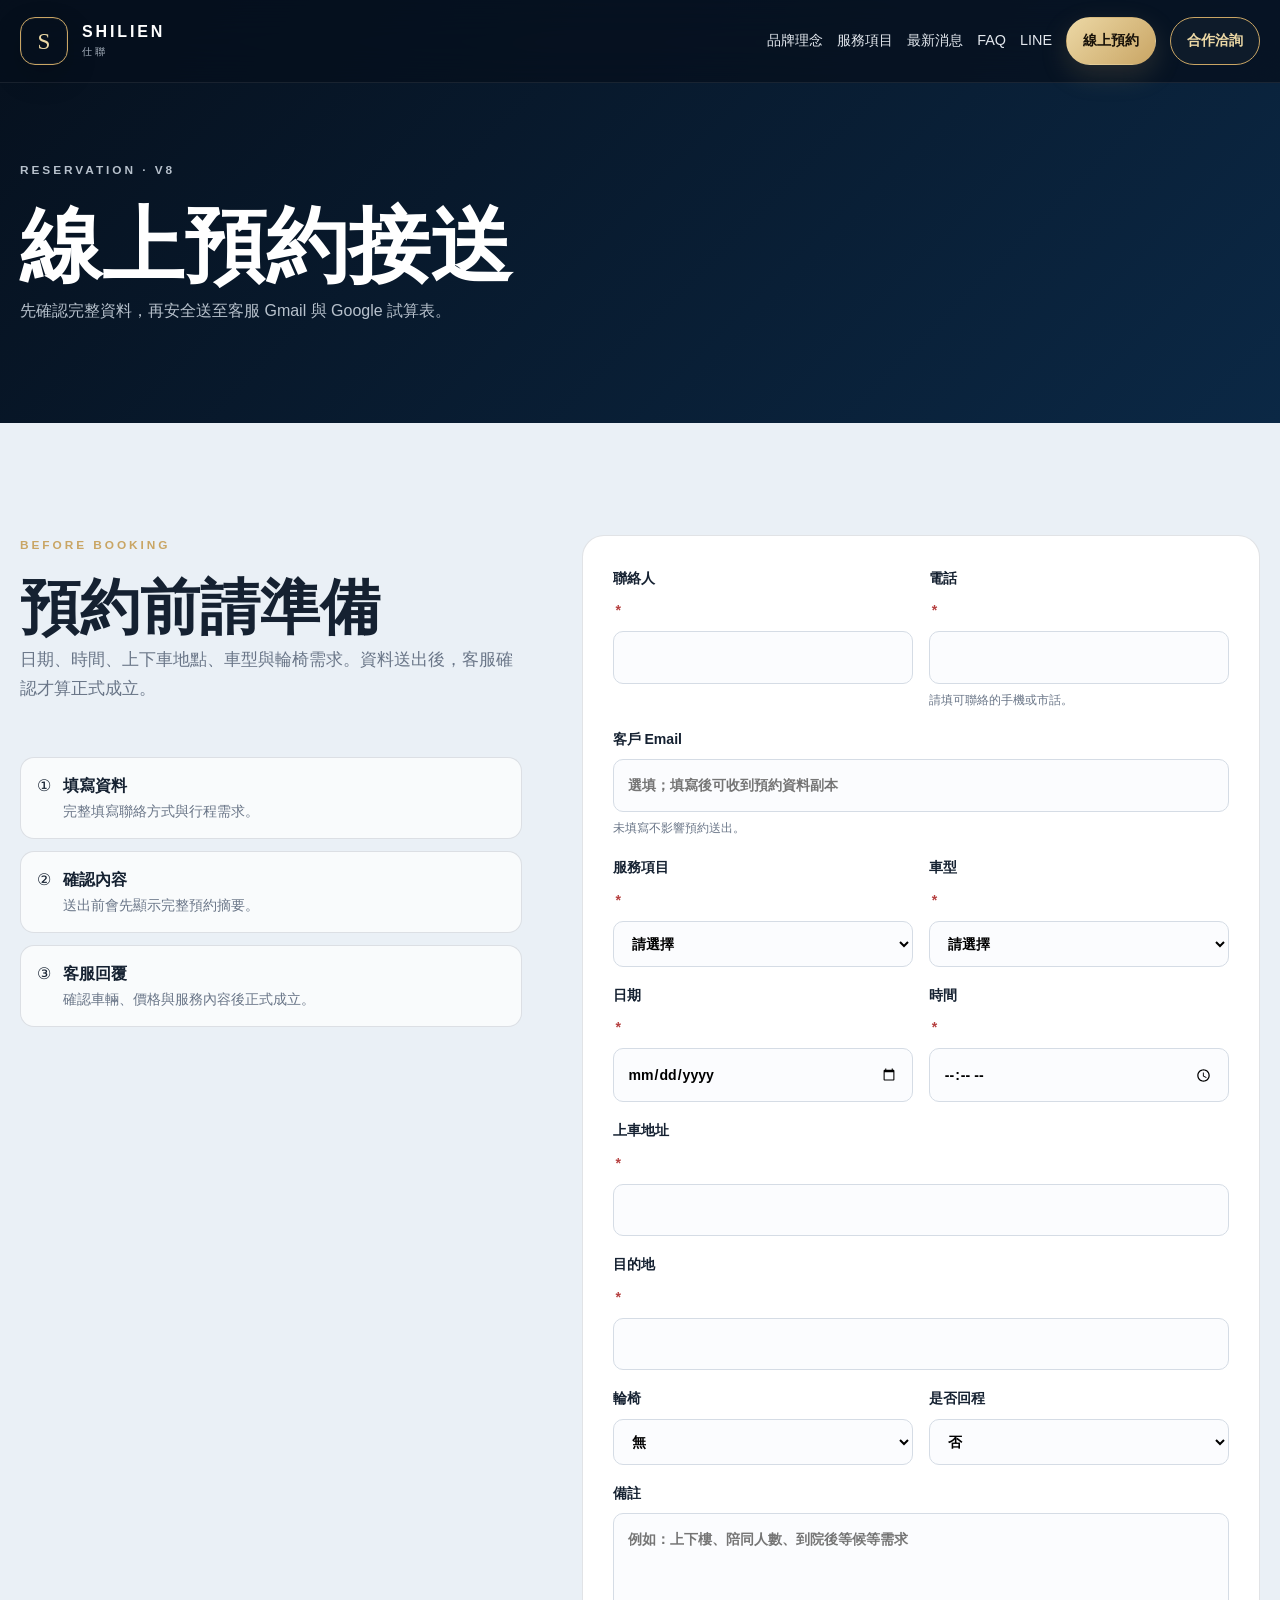
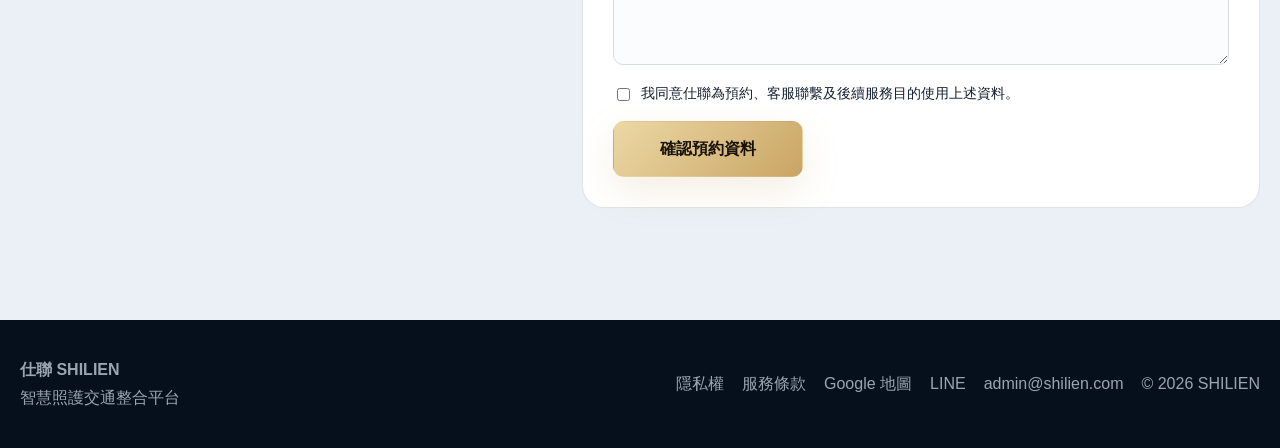
==== commit b6af5c2b: "SHILIEN V8 booking fix and separated CTAs" ====
--- a/booking.html
+++ b/booking.html
@@ -1,8 +1,123 @@
-<!doctype html><html lang="zh-Hant"><head><meta charset="utf-8"><meta name="viewport" content="width=device-width,initial-scale=1"><title>線上預約｜仕聯 SHILIEN</title><meta name="description" content="線上填寫仕聯接送需求。"><link rel="stylesheet" href="style.css?v=5"></head><body>
-<header class="header"><div class="container nav">
-<a class="brand" href="index.html"><span class="brand-mark">S</span><span class="brand-copy"><b>SHILIEN</b><small>仕聯</small></span></a>
-<button class="menu" aria-label="開啟選單">☰</button>
-<nav class="navlinks"><a href="index.html#about">品牌理念</a><a href="services.html">服務項目</a><a href="partner.html">企業合作</a><a href="booking.html">線上預約</a><a href="news.html">最新消息</a><a href="faq.html">FAQ</a><a data-line href="#">LINE</a><a class="nav-cta" href="partner.html#form">合作洽詢</a></nav>
-</div></header><main><section class="page-hero"><div class="container"><p class="eyebrow">Reservation</p><h1>線上預約接送</h1><p>送出不代表預約成立，須由客服確認車輛、服務內容與費用。</p></div></section><section class="section soft"><div class="container form-wrap"><div><h2>預約前請準備</h2><p class="copy">日期、時間、上車地點、目的地、輪椅與陪同需求。</p></div><form class="form" id="bookingForm"><div class="form-row"><label>聯絡人<input required name="name"></label><label>電話<input required name="phone"></label></div><label>服務<select name="service"><option>醫療接送</option><option>復康巴士／福祉車</option><option>洗腎接送</option><option>出院接送</option><option>醫院陪診</option><option>其他</option></select></label><div class="form-row"><label>日期<input required type="date" name="date"></label><label>時間<input required type="time" name="time"></label></div><label>上車地址<input required name="pickup"></label><label>目的地<input required name="destination"></label><div class="form-row"><label>輪椅<select name="wheelchair"><option>無</option><option>手推輪椅</option><option>電動輪椅</option><option>其他</option></select></label><label>是否回程<select name="return_trip"><option>否</option><option>是，待確認</option></select></label></div><label>備註<textarea rows="5" name="message"></textarea></label><label class="check"><input type="checkbox" required>我同意為預約與聯繫目的使用上述資料。</label><button class="btn btn-primary" type="submit">整理預約資料</button></form></div></section></main>
+<!doctype html>
+<html lang="zh-Hant">
+<head>
+  <meta charset="utf-8">
+  <meta name="viewport" content="width=device-width,initial-scale=1">
+  <title>線上預約｜仕聯 SHILIEN</title>
+  <meta name="description" content="線上填寫仕聯接送需求，送出後由客服確認車輛、服務內容與費用。">
+  <link rel="stylesheet" href="style.css?v=5">
+  <link rel="stylesheet" href="style-v8.css?v=8">
+</head>
+<body>
+<header class="header">
+  <div class="container nav">
+    <a class="brand" href="index.html"><span class="brand-mark">S</span><span class="brand-copy"><b>SHILIEN</b><small>仕聯</small></span></a>
+    <button class="menu" aria-label="開啟選單" aria-expanded="false">☰</button>
+    <nav class="navlinks">
+      <a href="index.html#about">品牌理念</a>
+      <a href="services.html">服務項目</a>
+      <a href="news.html">最新消息</a>
+      <a href="faq.html">FAQ</a>
+      <a data-line href="#">LINE</a>
+      <a class="nav-action nav-booking" href="booking.html">線上預約</a>
+      <a class="nav-action nav-partner" href="partner.html#form">合作洽詢</a>
+    </nav>
+  </div>
+</header>
+
+<main>
+  <section class="page-hero">
+    <div class="container">
+      <p class="eyebrow">Reservation · V8</p>
+      <h1>線上預約接送</h1>
+      <p>先確認完整資料，再安全送至客服 Gmail 與 Google 試算表。</p>
+    </div>
+  </section>
+
+  <section class="section soft">
+    <div class="container form-wrap">
+      <div class="booking-intro">
+        <div>
+          <p class="eyebrow">Before booking</p>
+          <h2>預約前請準備</h2>
+          <p class="copy">日期、時間、上下車地點、車型與輪椅需求。資料送出後，客服確認才算正式成立。</p>
+        </div>
+        <div class="booking-points">
+          <div class="booking-point"><div>①</div><div><strong>填寫資料</strong><span>完整填寫聯絡方式與行程需求。</span></div></div>
+          <div class="booking-point"><div>②</div><div><strong>確認內容</strong><span>送出前會先顯示完整預約摘要。</span></div></div>
+          <div class="booking-point"><div>③</div><div><strong>客服回覆</strong><span>確認車輛、價格與服務內容後正式成立。</span></div></div>
+        </div>
+      </div>
+
+      <form class="form" id="bookingForm" novalidate>
+        <div class="form-row">
+          <label>聯絡人<span class="required-mark">*</span><input required autocomplete="name" name="name"></label>
+          <label>電話<span class="required-mark">*</span><input required autocomplete="tel" inputmode="tel" name="phone" pattern="[0-9+()\-\s]{8,20}"><small class="form-help">請填可聯絡的手機或市話。</small></label>
+        </div>
+
+        <label>客戶 Email<input type="email" autocomplete="email" name="customer_email" placeholder="選填；填寫後可收到預約資料副本"><small class="form-help">未填寫不影響預約送出。</small></label>
+
+        <div class="form-row">
+          <label>服務項目<span class="required-mark">*</span>
+            <select required name="service">
+              <option value="">請選擇</option>
+              <option>醫療接送</option><option>復康巴士／福祉車</option><option>洗腎接送</option><option>出院接送</option><option>醫院陪診</option><option>其他</option>
+            </select>
+          </label>
+          <label>車型<span class="required-mark">*</span>
+            <select required name="vehicle_type">
+              <option value="">請選擇</option>
+              <option>福祉車／復康巴士</option><option>一般轎車</option><option>多人座車</option><option>由客服評估</option>
+            </select>
+          </label>
+        </div>
+
+        <div class="form-row">
+          <label>日期<span class="required-mark">*</span><input required type="date" name="date"></label>
+          <label>時間<span class="required-mark">*</span><input required type="time" name="time"></label>
+        </div>
+
+        <label>上車地址<span class="required-mark">*</span><input required autocomplete="street-address" name="pickup"></label>
+        <label>目的地<span class="required-mark">*</span><input required name="destination"></label>
+
+        <div class="form-row">
+          <label>輪椅
+            <select name="wheelchair"><option>無</option><option>手推輪椅</option><option>電動輪椅</option><option>其他</option></select>
+          </label>
+          <label>是否回程
+            <select name="return_trip"><option>否</option><option>是，待確認</option><option>待確認</option></select>
+          </label>
+        </div>
+
+        <label>備註<textarea rows="5" name="message" placeholder="例如：上下樓、陪同人數、到院後等候等需求"></textarea></label>
+        <label class="check"><input type="checkbox" required name="consent">我同意仕聯為預約、客服聯繫及後續服務目的使用上述資料。</label>
+
+        <div class="form-actions"><button class="btn btn-primary" type="submit">確認預約資料</button></div>
+        <div id="bookingFormStatus" class="form-status" role="status" aria-live="polite" hidden></div>
+      </form>
+    </div>
+  </section>
+</main>
+
 <footer><div class="container footer-grid"><div><b>仕聯 SHILIEN</b><br><span>智慧照護交通整合平台</span></div><div class="footer-links"><a href="privacy.html">隱私權</a><a href="terms.html">服務條款</a><a data-map href="#">Google 地圖</a><a data-line href="#">LINE</a><a data-email href="#"></a><span>© <span data-year></span> SHILIEN</span></div></div></footer>
-<div class="mobile-dock"><a data-phone href="#">電話</a><a data-line href="#">LINE</a><a href="booking.html">立即預約</a></div><script src="app.js?v=5"></script></body></html>+<div class="mobile-dock"><a data-phone href="#">電話</a><a data-line href="#">LINE</a><a href="booking.html">立即預約</a></div>
+
+<div class="modal" id="bookingConfirmModal" aria-hidden="true" role="dialog" aria-modal="true" aria-labelledby="bookingConfirmTitle">
+  <div class="modal-card">
+    <div class="modal-head"><h2 id="bookingConfirmTitle">確認預約資料</h2><button class="modal-close" type="button" data-modal-close aria-label="關閉">×</button></div>
+    <div class="modal-body"><pre class="modal-summary" id="bookingConfirmText"></pre><p class="modal-note">請再次確認日期、時間、電話與地點。按下「確認送出」後，資料會寄至客服 Gmail 並寫入 Google 試算表。</p></div>
+    <div class="modal-actions"><button class="btn btn-secondary" type="button" data-modal-close>返回修改</button><button class="btn btn-primary" id="finalSubmitBooking" type="button">確認送出</button></div>
+  </div>
+</div>
+
+<div class="modal" id="bookingSuccessModal" aria-hidden="true" role="dialog" aria-modal="true" aria-labelledby="bookingSuccessTitle">
+  <div class="modal-card">
+    <div class="modal-head"><h2 id="bookingSuccessTitle">資料已送出</h2><button class="modal-close" type="button" data-modal-close aria-label="關閉">×</button></div>
+    <div class="modal-body"><div class="modal-success-icon">✓</div><pre class="modal-summary" id="bookingSuccessText"></pre></div>
+    <div class="modal-actions"><button class="btn btn-secondary" id="copyBookingText" type="button">複製預約內容</button><button class="btn btn-primary" type="button" data-modal-close>完成</button></div>
+  </div>
+</div>
+
+<script src="app.js?v=8"></script>
+</body>
+</html>
--- a/style-v8.css
+++ b/style-v8.css
@@ -0,0 +1,51 @@
+/* SHILIEN V8 enhancements */
+.navlinks{gap:14px}
+.navlinks .nav-action{padding:10px 16px;border-radius:999px;font-weight:900;white-space:nowrap;transition:.25s ease}
+.navlinks .nav-booking{color:#171108!important;background:linear-gradient(135deg,var(--gold2),var(--gold));border:1px solid transparent;box-shadow:0 10px 28px rgba(201,165,100,.18)}
+.navlinks .nav-booking:hover{color:#171108!important;transform:translateY(-1px)}
+.navlinks .nav-partner{color:var(--gold2)!important;background:rgba(255,255,255,.03);border:1px solid var(--gold)}
+.navlinks .nav-partner:hover{background:rgba(201,165,100,.12)}
+
+.booking-intro{display:grid;gap:18px;align-content:start}
+.booking-points{display:grid;gap:12px;margin-top:20px}
+.booking-point{display:flex;gap:12px;align-items:flex-start;padding:14px 16px;border:1px solid var(--line);border-radius:14px;background:rgba(255,255,255,.7)}
+.booking-point strong{display:block}
+.booking-point span{display:block;color:var(--muted);font-size:.86rem}
+.form-help{display:block;color:var(--muted);font-size:.76rem;font-weight:400;margin-top:-2px}
+.required-mark{color:#b64040;margin-left:3px}
+.form-actions{display:flex;align-items:center;gap:14px;flex-wrap:wrap;margin-top:8px}
+.form-actions .btn{min-width:190px}
+.form-status{margin-top:14px;padding:12px 14px;border-radius:12px;font-size:.9rem;font-weight:700;border:1px solid transparent}
+.form-status.success{color:#175d39;background:#e9f8f0;border-color:#bde9d0}
+.form-status.error{color:#8e2424;background:#fff0f0;border-color:#f1c3c3}
+.form-status.warning{color:#76550d;background:#fff7df;border-color:#efd992}
+input[aria-invalid="true"],select[aria-invalid="true"],textarea[aria-invalid="true"]{border-color:#d44;box-shadow:0 0 0 3px rgba(212,68,68,.1)}
+
+.modal{position:fixed;inset:0;z-index:1000;display:none;align-items:center;justify-content:center;padding:24px;background:rgba(3,10,18,.76);backdrop-filter:blur(10px)}
+.modal.open{display:flex}
+.modal-card{width:min(720px,100%);max-height:min(86vh,820px);overflow:auto;background:#fff;border-radius:24px;border:1px solid rgba(255,255,255,.35);box-shadow:0 35px 100px rgba(0,0,0,.42)}
+.modal-head{position:sticky;top:0;z-index:2;display:flex;align-items:center;justify-content:space-between;gap:18px;padding:22px 24px;background:#fff;border-bottom:1px solid var(--line)}
+.modal-head h2{font-size:1.55rem}
+.modal-close{width:42px;height:42px;border:0;border-radius:50%;background:var(--paper2);color:var(--text);font-size:1.25rem;cursor:pointer}
+.modal-body{padding:24px}
+.modal-summary{margin:0;white-space:pre-wrap;overflow-wrap:anywhere;font-family:inherit;line-height:1.9;color:#243143;background:var(--paper2);border:1px solid var(--line);border-radius:16px;padding:20px}
+.modal-note{margin-top:16px;color:var(--muted);font-size:.86rem}
+.modal-actions{position:sticky;bottom:0;display:flex;justify-content:flex-end;gap:12px;padding:18px 24px;background:#fff;border-top:1px solid var(--line)}
+.modal-actions .btn-secondary{background:#fff;color:var(--text);border-color:#cbd4df}
+.modal-success-icon{width:64px;height:64px;display:grid;place-items:center;margin-bottom:18px;border-radius:50%;background:#e7f8ef;color:#1b8050;font-size:1.8rem;font-weight:900}
+
+@media(max-width:1180px){
+  .navlinks{gap:10px;font-size:.82rem}
+  .navlinks .nav-action{padding:9px 12px}
+}
+@media(max-width:980px){
+  .navlinks .nav-action{display:flex;justify-content:center;width:100%;padding:12px 16px}
+}
+@media(max-width:640px){
+  .modal{padding:10px;align-items:flex-end}
+  .modal-card{max-height:92vh;border-radius:22px 22px 0 0}
+  .modal-head,.modal-body,.modal-actions{padding-left:18px;padding-right:18px}
+  .modal-actions{display:grid;grid-template-columns:1fr}
+  .modal-actions .btn{width:100%}
+  .form-actions{display:grid;grid-template-columns:1fr}
+}
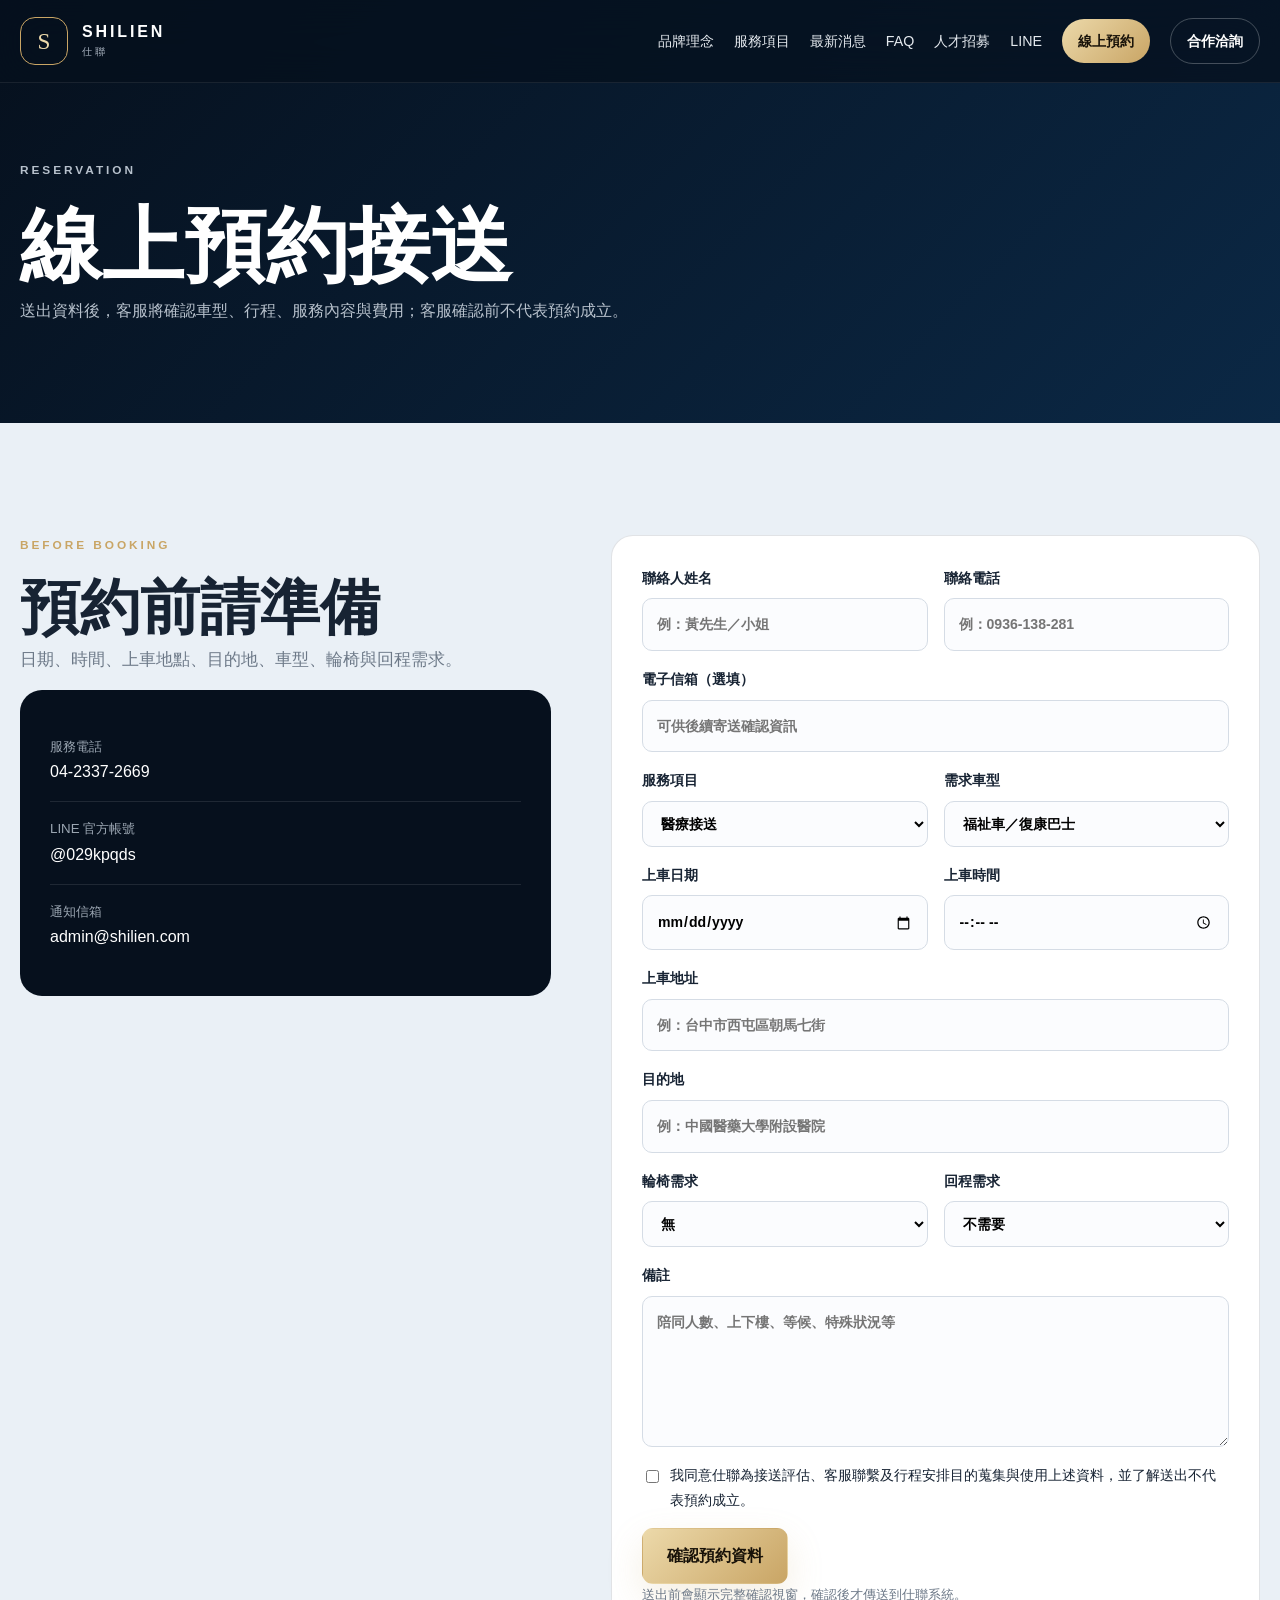
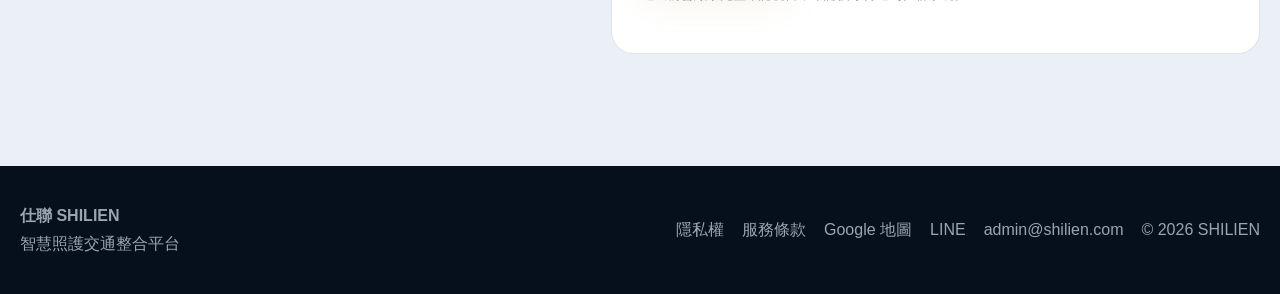
==== commit da88a7ba: "SHILIEN V9 public website and internal system launch" ====
--- a/booking.html
+++ b/booking.html
@@ -1,123 +1,31 @@
-<!doctype html>
-<html lang="zh-Hant">
-<head>
-  <meta charset="utf-8">
-  <meta name="viewport" content="width=device-width,initial-scale=1">
-  <title>線上預約｜仕聯 SHILIEN</title>
-  <meta name="description" content="線上填寫仕聯接送需求，送出後由客服確認車輛、服務內容與費用。">
-  <link rel="stylesheet" href="style.css?v=5">
-  <link rel="stylesheet" href="style-v8.css?v=8">
-</head>
-<body>
-<header class="header">
-  <div class="container nav">
-    <a class="brand" href="index.html"><span class="brand-mark">S</span><span class="brand-copy"><b>SHILIEN</b><small>仕聯</small></span></a>
-    <button class="menu" aria-label="開啟選單" aria-expanded="false">☰</button>
-    <nav class="navlinks">
-      <a href="index.html#about">品牌理念</a>
-      <a href="services.html">服務項目</a>
-      <a href="news.html">最新消息</a>
-      <a href="faq.html">FAQ</a>
-      <a data-line href="#">LINE</a>
-      <a class="nav-action nav-booking" href="booking.html">線上預約</a>
-      <a class="nav-action nav-partner" href="partner.html#form">合作洽詢</a>
-    </nav>
-  </div>
-</header>
-
-<main>
-  <section class="page-hero">
-    <div class="container">
-      <p class="eyebrow">Reservation · V8</p>
-      <h1>線上預約接送</h1>
-      <p>先確認完整資料，再安全送至客服 Gmail 與 Google 試算表。</p>
-    </div>
-  </section>
-
-  <section class="section soft">
-    <div class="container form-wrap">
-      <div class="booking-intro">
-        <div>
-          <p class="eyebrow">Before booking</p>
-          <h2>預約前請準備</h2>
-          <p class="copy">日期、時間、上下車地點、車型與輪椅需求。資料送出後，客服確認才算正式成立。</p>
-        </div>
-        <div class="booking-points">
-          <div class="booking-point"><div>①</div><div><strong>填寫資料</strong><span>完整填寫聯絡方式與行程需求。</span></div></div>
-          <div class="booking-point"><div>②</div><div><strong>確認內容</strong><span>送出前會先顯示完整預約摘要。</span></div></div>
-          <div class="booking-point"><div>③</div><div><strong>客服回覆</strong><span>確認車輛、價格與服務內容後正式成立。</span></div></div>
-        </div>
-      </div>
-
-      <form class="form" id="bookingForm" novalidate>
-        <div class="form-row">
-          <label>聯絡人<span class="required-mark">*</span><input required autocomplete="name" name="name"></label>
-          <label>電話<span class="required-mark">*</span><input required autocomplete="tel" inputmode="tel" name="phone" pattern="[0-9+()\-\s]{8,20}"><small class="form-help">請填可聯絡的手機或市話。</small></label>
-        </div>
-
-        <label>客戶 Email<input type="email" autocomplete="email" name="customer_email" placeholder="選填；填寫後可收到預約資料副本"><small class="form-help">未填寫不影響預約送出。</small></label>
-
-        <div class="form-row">
-          <label>服務項目<span class="required-mark">*</span>
-            <select required name="service">
-              <option value="">請選擇</option>
-              <option>醫療接送</option><option>復康巴士／福祉車</option><option>洗腎接送</option><option>出院接送</option><option>醫院陪診</option><option>其他</option>
-            </select>
-          </label>
-          <label>車型<span class="required-mark">*</span>
-            <select required name="vehicle_type">
-              <option value="">請選擇</option>
-              <option>福祉車／復康巴士</option><option>一般轎車</option><option>多人座車</option><option>由客服評估</option>
-            </select>
-          </label>
-        </div>
-
-        <div class="form-row">
-          <label>日期<span class="required-mark">*</span><input required type="date" name="date"></label>
-          <label>時間<span class="required-mark">*</span><input required type="time" name="time"></label>
-        </div>
-
-        <label>上車地址<span class="required-mark">*</span><input required autocomplete="street-address" name="pickup"></label>
-        <label>目的地<span class="required-mark">*</span><input required name="destination"></label>
-
-        <div class="form-row">
-          <label>輪椅
-            <select name="wheelchair"><option>無</option><option>手推輪椅</option><option>電動輪椅</option><option>其他</option></select>
-          </label>
-          <label>是否回程
-            <select name="return_trip"><option>否</option><option>是，待確認</option><option>待確認</option></select>
-          </label>
-        </div>
-
-        <label>備註<textarea rows="5" name="message" placeholder="例如：上下樓、陪同人數、到院後等候等需求"></textarea></label>
-        <label class="check"><input type="checkbox" required name="consent">我同意仕聯為預約、客服聯繫及後續服務目的使用上述資料。</label>
-
-        <div class="form-actions"><button class="btn btn-primary" type="submit">確認預約資料</button></div>
-        <div id="bookingFormStatus" class="form-status" role="status" aria-live="polite" hidden></div>
-      </form>
-    </div>
-  </section>
-</main>
-
+<!doctype html><html lang="zh-Hant"><head><meta charset="utf-8"><meta name="viewport" content="width=device-width,initial-scale=1">
+<title>線上預約｜仕聯 SHILIEN</title><meta name="description" content="線上填寫仕聯醫療接送與福祉車需求。">
+<meta name="referrer" content="strict-origin-when-cross-origin"><meta name="theme-color" content="#06101d">
+<meta http-equiv="Content-Security-Policy" content="default-src 'self' https://script.google.com https://script.googleusercontent.com; script-src 'self' 'unsafe-inline' https://script.google.com https://script.googleusercontent.com; style-src 'self' 'unsafe-inline'; img-src 'self' data: https:; connect-src 'self' https://script.google.com https://script.googleusercontent.com; frame-ancestors 'none'; base-uri 'self'; form-action 'self' https://script.google.com;">
+<link rel="stylesheet" href="style.css?v=9"></head><body>
+<div class="announcement" id="siteAnnouncement"></div>
+<header class="header"><div class="container nav">
+<a class="brand" href="index.html"><span class="brand-mark">S</span><span class="brand-copy"><b>SHILIEN</b><small>仕聯</small></span></a>
+<button class="menu" aria-label="開啟選單" aria-expanded="false">☰</button>
+<nav class="navlinks">
+<a href="index.html#about">品牌理念</a><a href="services.html">服務項目</a><a href="news.html">最新消息</a><a href="faq.html">FAQ</a><a href="recruitment.html">人才招募</a><a data-line href="#">LINE</a>
+<a class="nav-action nav-booking" href="booking.html">線上預約</a><a class="nav-action nav-partner" href="partner.html#form">合作洽詢</a>
+</nav></div></header><main><section class="page-hero"><div class="container"><p class="eyebrow">Reservation</p><h1>線上預約接送</h1><p>送出資料後，客服將確認車型、行程、服務內容與費用；客服確認前不代表預約成立。</p></div></section>
+<section class="section soft"><div class="container form-wrap"><div><p class="eyebrow">Before booking</p><h2>預約前請準備</h2><p class="copy">日期、時間、上車地點、目的地、車型、輪椅與回程需求。</p><div class="info-card"><div><small>服務電話</small><a data-phone href="#"></a></div><div><small>LINE 官方帳號</small><a data-line href="#">@029kpqds</a></div><div><small>通知信箱</small><a data-email href="#"></a></div></div></div>
+<form class="form" id="bookingForm">
+<div class="honeypot" aria-hidden="true"><label>網站<input name="website" tabindex="-1" autocomplete="off"></label></div>
+<div class="form-row"><label>聯絡人姓名<input required name="name" maxlength="50" autocomplete="name" placeholder="例：黃先生／小姐"></label><label>聯絡電話<input required name="phone" maxlength="20" type="tel" autocomplete="tel" placeholder="例：0936-138-281"></label></div>
+<label>電子信箱（選填）<input name="customer_email" maxlength="100" type="email" autocomplete="email" placeholder="可供後續寄送確認資訊"></label>
+<div class="form-row"><label>服務項目<select name="service" required><option>醫療接送</option><option>復康巴士／福祉車</option><option>洗腎接送</option><option>出院接送</option><option>醫院陪診</option><option>其他</option></select></label><label>需求車型<select name="vehicle_type" required><option>福祉車／復康巴士</option><option>七人座車輛</option><option>一般接送車</option><option>由客服評估</option></select></label></div>
+<div class="form-row"><label>上車日期<input required type="date" name="date"></label><label>上車時間<input required type="time" name="time"></label></div>
+<label>上車地址<input required maxlength="160" name="pickup" autocomplete="street-address" placeholder="例：台中市西屯區朝馬七街"></label>
+<label>目的地<input required maxlength="160" name="destination" placeholder="例：中國醫藥大學附設醫院"></label>
+<div class="form-row"><label>輪椅需求<select name="wheelchair"><option>無</option><option>手推輪椅</option><option>電動輪椅</option><option>其他／待客服確認</option></select></label><label>回程需求<select name="return_trip"><option>不需要</option><option>待確認</option><option>需要，時間另行確認</option></select></label></div>
+<label>備註<textarea rows="5" maxlength="1000" name="message" placeholder="陪同人數、上下樓、等候、特殊狀況等"></textarea></label>
+<label class="check"><input type="checkbox" required>我同意仕聯為接送評估、客服聯繫及行程安排目的蒐集與使用上述資料，並了解送出不代表預約成立。</label>
+<button class="btn btn-primary" type="submit">確認預約資料</button><p id="bookingStatus" class="form-status" hidden></p><p class="note">送出前會顯示完整確認視窗，確認後才傳送到仕聯系統。</p>
+</form></div></section></main>
+<div class="modal" id="bookingConfirmModal" aria-hidden="true"><div class="modal-card"><button class="modal-close" data-modal-close aria-label="關閉">×</button><p class="eyebrow">Confirm reservation</p><h2>請確認預約資料</h2><pre id="bookingConfirmText"></pre><div class="modal-actions"><button class="btn btn-ghost" data-modal-close type="button">返回修改</button><button class="btn btn-primary" id="finalSubmitBooking" type="button">確認送出</button></div></div></div>
+<div class="modal" id="bookingSuccessModal" aria-hidden="true"><div class="modal-card"><button class="modal-close" data-modal-close aria-label="關閉">×</button><p class="eyebrow">Reservation received</p><h2>預約資料已送出</h2><pre id="bookingSuccessText"></pre><div class="modal-actions"><a class="btn btn-ghost" data-line href="#">加入 LINE 查詢</a><a class="btn btn-primary" href="index.html">返回首頁</a></div></div></div>
 <footer><div class="container footer-grid"><div><b>仕聯 SHILIEN</b><br><span>智慧照護交通整合平台</span></div><div class="footer-links"><a href="privacy.html">隱私權</a><a href="terms.html">服務條款</a><a data-map href="#">Google 地圖</a><a data-line href="#">LINE</a><a data-email href="#"></a><span>© <span data-year></span> SHILIEN</span></div></div></footer>
-<div class="mobile-dock"><a data-phone href="#">電話</a><a data-line href="#">LINE</a><a href="booking.html">立即預約</a></div>
-
-<div class="modal" id="bookingConfirmModal" aria-hidden="true" role="dialog" aria-modal="true" aria-labelledby="bookingConfirmTitle">
-  <div class="modal-card">
-    <div class="modal-head"><h2 id="bookingConfirmTitle">確認預約資料</h2><button class="modal-close" type="button" data-modal-close aria-label="關閉">×</button></div>
-    <div class="modal-body"><pre class="modal-summary" id="bookingConfirmText"></pre><p class="modal-note">請再次確認日期、時間、電話與地點。按下「確認送出」後，資料會寄至客服 Gmail 並寫入 Google 試算表。</p></div>
-    <div class="modal-actions"><button class="btn btn-secondary" type="button" data-modal-close>返回修改</button><button class="btn btn-primary" id="finalSubmitBooking" type="button">確認送出</button></div>
-  </div>
-</div>
-
-<div class="modal" id="bookingSuccessModal" aria-hidden="true" role="dialog" aria-modal="true" aria-labelledby="bookingSuccessTitle">
-  <div class="modal-card">
-    <div class="modal-head"><h2 id="bookingSuccessTitle">資料已送出</h2><button class="modal-close" type="button" data-modal-close aria-label="關閉">×</button></div>
-    <div class="modal-body"><div class="modal-success-icon">✓</div><pre class="modal-summary" id="bookingSuccessText"></pre></div>
-    <div class="modal-actions"><button class="btn btn-secondary" id="copyBookingText" type="button">複製預約內容</button><button class="btn btn-primary" type="button" data-modal-close>完成</button></div>
-  </div>
-</div>
-
-<script src="app.js?v=8"></script>
-</body>
-</html>
+<div class="mobile-dock"><a data-phone href="#">電話</a><a data-line href="#">LINE</a><a href="booking.html">立即預約</a></div><script src="app.js?v=9"></script></body></html>
--- a/style.css
+++ b/style.css
@@ -1,126 +1,123 @@
 
 :root{
-  --bg:#06101d;--bg2:#0b1c31;--bg3:#0f2c4a;
+  --ink:#06101d;--ink2:#0b1d31;--ink3:#10304f;
   --paper:#f4f7fb;--paper2:#eaf0f6;--white:#fff;
-  --text:#152131;--muted:#697587;
-  --blue:#2d7cff;--cyan:#79ddff;
-  --gold:#c9a564;--gold2:#ecd8a5;
-  --line:rgba(9,28,48,.12);--line-dark:rgba(255,255,255,.1);
-  --max:1260px;--r:26px;--shadow:0 30px 90px rgba(6,24,42,.13)
+  --text:#172333;--muted:#6d7988;--line:rgba(9,29,49,.12);
+  --blue:#2878ff;--cyan:#74dcff;--gold:#c9a565;--gold2:#ecd9aa;
+  --green:#55d68b;--red:#c94747;--max:1260px;--radius:25px;
+  --shadow:0 28px 80px rgba(7,25,43,.13)
 }
 *{box-sizing:border-box}
 html{scroll-behavior:smooth}
 body{margin:0;background:var(--paper);color:var(--text);font-family:"Noto Sans TC","PingFang TC","Microsoft JhengHei",sans-serif;line-height:1.75;overflow-x:hidden}
 a{text-decoration:none;color:inherit}
+img,svg{display:block;max-width:100%}
 button,input,select,textarea{font:inherit}
-img,svg{display:block;max-width:100%}
+button{cursor:pointer}
 .container{width:min(calc(100% - 40px),var(--max));margin:auto}
 .eyebrow{margin:0 0 16px;color:var(--gold);font-size:.74rem;letter-spacing:.25em;text-transform:uppercase;font-weight:900}
 h1,h2,h3{font-family:"Noto Serif TC","PMingLiU",serif;line-height:1.22}
 h1{font-size:clamp(3rem,6.4vw,6.8rem);margin:0}
-h2{font-size:clamp(2.15rem,4.7vw,4.2rem);margin:0}
-h3{font-size:1.42rem;margin:.4rem 0}
+h2{font-size:clamp(2.1rem,4.7vw,4.15rem);margin:0}
+h3{font-size:1.42rem;margin:.45rem 0}
 p{margin:0 0 1rem}
-.header{position:fixed;inset:0 0 auto;z-index:100;background:rgba(6,16,29,.74);backdrop-filter:blur(20px);border-bottom:1px solid rgba(255,255,255,.08)}
+.header{position:fixed;inset:0 0 auto;z-index:100;background:rgba(6,16,29,.76);backdrop-filter:blur(20px);border-bottom:1px solid rgba(255,255,255,.08)}
 .nav{height:82px;display:flex;align-items:center;justify-content:space-between}
-.brand{display:flex;align-items:center;gap:14px;color:white}
-.brand-mark{width:48px;height:48px;border:1px solid var(--gold);border-radius:15px;display:grid;place-items:center;color:var(--gold2);font-family:serif;font-size:1.45rem;box-shadow:inset 0 0 0 1px rgba(255,255,255,.05),0 12px 30px rgba(0,0,0,.18)}
-.brand-copy{display:flex;flex-direction:column;line-height:1.05}
-.brand-copy b{letter-spacing:.18em}.brand-copy small{font-size:.62rem;letter-spacing:.34em;color:#aab4c0;margin-top:6px}
-.navlinks{display:flex;align-items:center;gap:23px;color:#e3e8ee;font-size:.9rem}
+.brand{display:flex;align-items:center;gap:14px;color:#fff}
+.brand-mark{width:48px;height:48px;border:1px solid var(--gold);border-radius:15px;display:grid;place-items:center;color:var(--gold2);font-family:serif;font-size:1.45rem}
+.brand-copy{display:flex;flex-direction:column;line-height:1.05}.brand-copy b{letter-spacing:.18em}.brand-copy small{font-size:.62rem;letter-spacing:.34em;color:#aab4c0;margin-top:6px}
+.navlinks{display:flex;align-items:center;gap:20px;color:#e4e9ee;font-size:.89rem}
 .navlinks a:hover{color:var(--cyan)}
-.nav-cta{padding:10px 18px;border:1px solid var(--gold);border-radius:999px;color:var(--gold2)!important}
+.nav-action{padding:10px 16px;border-radius:999px;font-weight:900}
+.nav-booking{background:linear-gradient(135deg,var(--gold2),var(--gold));color:#171108!important}
+.nav-partner{border:1px solid rgba(255,255,255,.25);color:#fff!important}
 .menu{display:none;background:none;border:0;color:#fff;font-size:1.5rem}
 
 .hero{min-height:960px;padding:150px 0 92px;color:#fff;position:relative;overflow:hidden;background:
-radial-gradient(circle at 78% 18%,rgba(45,124,255,.30),transparent 28%),
-radial-gradient(circle at 88% 74%,rgba(201,165,100,.19),transparent 24%),
-linear-gradient(135deg,var(--bg),#0a2038 58%,#0d3154)}
-.hero:before{content:"";position:absolute;inset:-12%;background:
-radial-gradient(circle at 24% 74%,rgba(121,221,255,.09),transparent 24%),
-radial-gradient(circle at 75% 25%,rgba(236,216,165,.08),transparent 20%);
-animation:drift 16s ease-in-out infinite alternate}
-.hero:after{content:"";position:absolute;inset:0;background-image:
-linear-gradient(rgba(255,255,255,.03) 1px,transparent 1px),
-linear-gradient(90deg,rgba(255,255,255,.03) 1px,transparent 1px);
-background-size:58px 58px;mask-image:linear-gradient(to bottom,#000,transparent 88%)}
+radial-gradient(circle at 78% 18%,rgba(40,120,255,.31),transparent 28%),
+radial-gradient(circle at 88% 74%,rgba(201,165,101,.19),transparent 24%),
+linear-gradient(135deg,var(--ink),#0a2038 58%,#0d3154)}
+.hero:before{content:"";position:absolute;inset:-12%;background:radial-gradient(circle at 24% 74%,rgba(116,220,255,.09),transparent 24%),radial-gradient(circle at 75% 25%,rgba(236,217,170,.08),transparent 20%);animation:drift 16s ease-in-out infinite alternate}
+.hero:after{content:"";position:absolute;inset:0;background-image:linear-gradient(rgba(255,255,255,.03) 1px,transparent 1px),linear-gradient(90deg,rgba(255,255,255,.03) 1px,transparent 1px);background-size:58px 58px;mask-image:linear-gradient(to bottom,#000,transparent 88%)}
 @keyframes drift{from{transform:translate3d(-2%,-1%,0) scale(1)}to{transform:translate3d(2%,2%,0) scale(1.05)}}
 .hero-grid{position:relative;z-index:2;display:grid;grid-template-columns:1.05fr .95fr;gap:72px;align-items:center}
 .hero h1 span{color:var(--gold2)}
-.hero-copy{font-size:1.08rem;color:#c5cdd7;max-width:700px;margin:28px 0}
+.hero-copy{font-size:1.08rem;color:#c5cdd7;max-width:710px;margin:28px 0}
 .actions{display:flex;gap:14px;flex-wrap:wrap}
-.btn{min-height:52px;padding:13px 24px;border-radius:11px;display:inline-flex;align-items:center;justify-content:center;border:1px solid transparent;font-weight:900;cursor:pointer;transition:.25s}
-.btn-primary{background:linear-gradient(135deg,var(--gold2),var(--gold));color:#171108;box-shadow:0 14px 36px rgba(201,165,100,.18)}
+.btn{min-height:52px;padding:13px 24px;border-radius:11px;display:inline-flex;align-items:center;justify-content:center;border:1px solid transparent;font-weight:900;transition:.25s}
+.btn-primary{background:linear-gradient(135deg,var(--gold2),var(--gold));color:#171108;box-shadow:0 14px 36px rgba(201,165,101,.18)}
 .btn-primary:hover{transform:translateY(-2px)}
 .btn-ghost{color:#fff;border-color:rgba(255,255,255,.24);background:rgba(255,255,255,.04)}
+.btn-dark{background:var(--ink);color:#fff}
+.btn-light{background:#edf2f7;color:#24354a}
 .hero-values{display:flex;gap:22px;flex-wrap:wrap;color:#9da8b5;font-size:.86rem;margin-top:32px}
 .visual{position:relative}
 .glass{border:1px solid rgba(255,255,255,.14);border-radius:32px;padding:22px;background:linear-gradient(145deg,rgba(255,255,255,.10),rgba(255,255,255,.025));backdrop-filter:blur(20px);box-shadow:0 42px 100px rgba(0,0,0,.42);transform:perspective(1200px) rotateY(-3deg)}
-.status{display:flex;align-items:center;gap:9px;color:#aab4c0;font-size:.8rem}.dot{width:9px;height:9px;border-radius:50%;background:#55d68b;box-shadow:0 0 0 6px rgba(85,214,139,.1)}
+.status-line{display:flex;align-items:center;gap:9px;color:#aab4c0;font-size:.8rem}.dot{width:9px;height:9px;border-radius:50%;background:var(--green);box-shadow:0 0 0 6px rgba(85,214,139,.1)}
 .hero-art{min-height:480px;display:grid;place-items:center}
 .glass-foot{display:flex;justify-content:space-between;gap:20px;border-top:1px solid rgba(255,255,255,.12);padding-top:18px}.glass-foot b{color:var(--gold2)}.glass-foot span{color:#909baa;font-size:.8rem}
 .float-card{position:absolute;background:#fff;color:#111a26;border-radius:16px;padding:16px 18px;box-shadow:0 20px 50px rgba(0,0,0,.25);animation:float 5s ease-in-out infinite}.float-card b{display:block}.float-card small{color:#6c7682}.fc1{left:-34px;bottom:108px}.fc2{right:-26px;top:115px;animation-delay:1s}
 @keyframes float{0%,100%{transform:translateY(0)}50%{transform:translateY(-10px)}}
 
+.announcement{display:none;background:#fff3cf;color:#60460f;padding:12px 20px;text-align:center;font-weight:800}
+.announcement.show{display:block}
 .strip{background:#091522;color:#fff;border-top:1px solid rgba(255,255,255,.08);border-bottom:1px solid rgba(255,255,255,.08)}
 .strip-grid{display:grid;grid-template-columns:repeat(4,1fr)}
-.strip-item{padding:29px 25px;border-right:1px solid rgba(255,255,255,.08)}.strip-item:last-child{border-right:0}.strip-item b{display:block;color:var(--gold2);font-size:1.25rem}.strip-item span{font-size:.8rem;color:#9aa4b0}
+.strip-item{padding:29px 25px;border-right:1px solid rgba(255,255,255,.08)}.strip-item:last-child{border-right:0}.strip-item b{display:block;color:var(--gold2);font-size:1.23rem}.strip-item span{font-size:.8rem;color:#9aa4b0}
 
-.section{padding:112px 0}.dark{background:var(--bg);color:#fff}.soft{background:var(--paper2)}
+.section{padding:112px 0}.dark{background:var(--ink);color:#fff}.soft{background:var(--paper2)}
 .two{display:grid;grid-template-columns:1fr 1fr;gap:82px;align-items:start}
 .copy{font-size:1.04rem;color:var(--muted)}.dark .copy{color:#aab4c0}
 .cards{display:grid;grid-template-columns:repeat(3,1fr);gap:18px;margin-top:48px}
-.card{min-height:292px;padding:30px;border-radius:var(--r);background:#fff;border:1px solid var(--line);display:flex;flex-direction:column;transition:.3s}
+.card{min-height:285px;padding:30px;border-radius:var(--radius);background:#fff;border:1px solid var(--line);display:flex;flex-direction:column;transition:.3s}
 .card:hover{transform:translateY(-7px);box-shadow:var(--shadow)}
 .dark .card{background:#0b1c2f;border-color:rgba(255,255,255,.1)}
-.num{font-size:.72rem;letter-spacing:.18em;color:var(--gold);font-weight:900}
-.card p{color:var(--muted)}.dark .card p{color:#9ea9b6}.card a{margin-top:auto;color:var(--blue);font-weight:900}.dark .card a{color:var(--cyan)}
+.num{font-size:.72rem;letter-spacing:.18em;color:var(--gold);font-weight:900}.card p{color:var(--muted)}.dark .card p{color:#9ea9b6}.card a{margin-top:auto;color:var(--blue);font-weight:900}.dark .card a{color:var(--cyan)}
+.trust-grid{display:grid;grid-template-columns:repeat(4,1fr);gap:18px;margin-top:42px}
+.trust{padding:25px;border-radius:20px;background:#fff;border:1px solid var(--line)}.trust b{display:block;margin-bottom:6px}.trust p{color:var(--muted);font-size:.9rem}
 
 .showcase{display:grid;grid-template-columns:1.05fr .95fr;gap:64px;align-items:center}
 .dashboard{background:#071321;color:#fff;border-radius:30px;padding:24px;border:1px solid rgba(255,255,255,.1);box-shadow:0 35px 90px rgba(0,0,0,.25)}
 .dash-top{display:flex;justify-content:space-between;align-items:center;margin-bottom:18px}.dash-top span{color:#9ba6b3;font-size:.8rem}
 .dash-grid{display:grid;grid-template-columns:1.2fr .8fr;gap:14px}
-.map{min-height:330px;border-radius:20px;background:
-radial-gradient(circle at 28% 38%,rgba(45,124,255,.45) 0 4px,transparent 5px),
-radial-gradient(circle at 66% 58%,rgba(236,216,165,.65) 0 4px,transparent 5px),
-linear-gradient(135deg,#0e2945,#0a1c2f);position:relative;overflow:hidden}
-.map:before,.map:after{content:"";position:absolute;height:2px;background:linear-gradient(90deg,var(--blue),var(--gold2));transform-origin:left}
-.map:before{width:63%;left:29%;top:40%;transform:rotate(20deg)}.map:after{width:43%;left:28%;top:41%;transform:rotate(-19deg)}
+.map{min-height:330px;border-radius:20px;background:radial-gradient(circle at 28% 38%,rgba(40,120,255,.45) 0 4px,transparent 5px),radial-gradient(circle at 66% 58%,rgba(236,217,170,.65) 0 4px,transparent 5px),linear-gradient(135deg,#0e2945,#0a1c2f);position:relative;overflow:hidden}
+.map:before,.map:after{content:"";position:absolute;height:2px;background:linear-gradient(90deg,var(--blue),var(--gold2));transform-origin:left}.map:before{width:63%;left:29%;top:40%;transform:rotate(20deg)}.map:after{width:43%;left:28%;top:41%;transform:rotate(-19deg)}
 .dash-side{display:grid;gap:14px}.dash-stat{background:#0c2036;padding:18px;border-radius:18px;border:1px solid rgba(255,255,255,.08)}.dash-stat strong{display:block;color:var(--gold2);font-size:1.8rem}.dash-stat span{color:#9ca7b3;font-size:.8rem}
 
 .timeline{display:grid;grid-template-columns:repeat(4,1fr);gap:18px;margin-top:46px}.milestone{padding:28px;border-radius:22px;background:#fff;border:1px solid var(--line)}.milestone small{color:var(--gold);font-weight:900}.milestone p{color:var(--muted);font-size:.92rem}
-.metrics{display:grid;grid-template-columns:repeat(4,1fr);gap:18px;margin-top:45px}.metric{padding:32px;border-radius:22px;background:#fff;border:1px solid var(--line)}.metric strong{display:block;font-size:2.6rem;color:var(--blue);line-height:1.1}.metric span{color:var(--muted)}
+.metrics{display:grid;grid-template-columns:repeat(4,1fr);gap:18px;margin-top:45px}.metric{padding:32px;border-radius:22px;background:#fff;border:1px solid var(--line)}.metric strong{display:block;font-size:2.55rem;color:var(--blue);line-height:1.1}.metric span{color:var(--muted)}
 
-.page-hero{padding:160px 0 82px;background:linear-gradient(135deg,var(--bg),#0b2845);color:#fff}.page-hero p{color:#b7c1cc}
-.partner-grid{display:grid;grid-template-columns:1fr 1fr;gap:60px}
+.page-hero{padding:160px 0 82px;background:linear-gradient(135deg,var(--ink),#0b2845);color:#fff}.page-hero p{color:#b7c1cc;max-width:820px}
+.partner-grid,.form-wrap{display:grid;grid-template-columns:.9fr 1.1fr;gap:60px}
 .partner-list{display:grid;grid-template-columns:repeat(2,1fr);gap:16px;margin-top:36px}.partner-item{padding:24px;border-radius:18px;background:#fff;border:1px solid var(--line)}.partner-item b{display:block;margin-bottom:7px}.partner-item p{font-size:.9rem;color:var(--muted)}
-.sop{display:grid;grid-template-columns:repeat(5,1fr);gap:14px;margin-top:42px}.sop-item{padding:22px;border-radius:18px;background:#0c1e32;border:1px solid rgba(255,255,255,.1)}.sop-item span{display:block;color:var(--gold2);font-weight:900;margin-bottom:8px}.sop-item p{color:#9aa5b2;font-size:.88rem}
-
-.form-wrap{display:grid;grid-template-columns:.85fr 1.15fr;gap:60px}
-.info-card{background:var(--bg);color:#fff;border-radius:22px;padding:30px}.info-card div{padding:15px 0;border-bottom:1px solid rgba(255,255,255,.1)}.info-card div:last-child{border-bottom:0}.info-card small{display:block;color:#9ba6b2}.info-card a,.info-card strong{color:#fff;font-size:1.05rem}
+.info-card{background:var(--ink);color:#fff;border-radius:22px;padding:30px}.info-card div{padding:15px 0;border-bottom:1px solid rgba(255,255,255,.1)}.info-card div:last-child{border-bottom:0}.info-card small{display:block;color:#9ba6b2}
 .form{background:#fff;border:1px solid var(--line);border-radius:22px;padding:30px}.form-row{display:grid;grid-template-columns:1fr 1fr;gap:16px}
 label{display:flex;flex-direction:column;gap:8px;margin-bottom:16px;font-weight:700;font-size:.88rem}
 input,select,textarea{padding:13px 14px;border:1px solid #d5dce5;border-radius:10px;background:#fbfcfe;outline:none}
-input:focus,select:focus,textarea:focus{border-color:var(--blue);box-shadow:0 0 0 3px rgba(45,124,255,.12)}
-.check{display:flex;flex-direction:row;align-items:flex-start;font-weight:400}.check input{margin-top:7px}.note{font-size:.78rem;color:var(--muted)}
+input:focus,select:focus,textarea:focus{border-color:var(--blue);box-shadow:0 0 0 3px rgba(40,120,255,.12)}
+.check{display:flex;flex-direction:row;align-items:flex-start;font-weight:400}.check input{margin-top:7px;width:auto}
+.honeypot{position:absolute!important;left:-9999px!important;width:1px!important;height:1px!important;overflow:hidden!important}
+.note,.form-status{font-size:.8rem;color:var(--muted)}.form-status.error{color:var(--red)}.form-status.success{color:#197448}
 .faq details{border-top:1px solid var(--line);padding:20px 0}.faq summary{font-weight:900;cursor:pointer}.faq p{color:var(--muted);margin-top:10px}
 .news-grid{display:grid;grid-template-columns:repeat(3,1fr);gap:18px;margin-top:42px}.news-card{background:#fff;border:1px solid var(--line);border-radius:22px;padding:26px}.news-card small{color:var(--gold);font-weight:900}.news-card p{color:var(--muted)}
+.cta{background:linear-gradient(135deg,var(--gold),#9e7b3f);padding:74px 0}.cta-grid{display:grid;grid-template-columns:1fr auto;gap:30px;align-items:center}
+footer{background:#06101c;color:#9aa5b1;padding:36px 0}.footer-grid{display:grid;grid-template-columns:1fr auto;gap:20px;align-items:center}.footer-links{display:flex;gap:18px;flex-wrap:wrap}
 
-.cta{background:linear-gradient(135deg,var(--gold),#9e7b3f);padding:74px 0}.cta-grid{display:grid;grid-template-columns:1fr auto;gap:30px;align-items:center}.cta .btn{background:var(--bg);color:#fff}
-footer{background:#06101c;color:#9aa5b1;padding:36px 0}.footer-grid{display:grid;grid-template-columns:1fr auto;gap:20px;align-items:center}.footer-links{display:flex;gap:18px;flex-wrap:wrap}
+.modal{position:fixed;inset:0;z-index:300;display:none;place-items:center;padding:20px;background:rgba(2,8,15,.78);backdrop-filter:blur(10px)}
+.modal.open{display:grid}.modal-card{width:min(720px,100%);max-height:min(88vh,860px);overflow:auto;position:relative;padding:32px;border-radius:24px;color:#fff;background:linear-gradient(145deg,#0c2036,#07111f);border:1px solid rgba(255,255,255,.13);box-shadow:0 35px 100px rgba(0,0,0,.42)}
+.modal-close{position:absolute;right:16px;top:10px;border:0;background:transparent;color:#fff;font-size:2rem}.modal-card pre{margin:20px 0;padding:20px;border-radius:16px;white-space:pre-wrap;color:#e8edf3;background:#050d17;border:1px solid rgba(255,255,255,.08);font-family:inherit;line-height:1.85}.modal-actions{display:flex;justify-content:flex-end;gap:12px;flex-wrap:wrap}
 .mobile-dock{display:none}.reveal{opacity:0;transform:translateY(28px);transition:.72s ease}.reveal.show{opacity:1;transform:none}
 
-@media(max-width:980px){
-  .menu{display:block}.navlinks{display:none;position:absolute;top:82px;left:0;right:0;background:#081321;flex-direction:column;align-items:stretch;padding:20px}.navlinks.open{display:flex}
-  .hero-grid,.two,.showcase,.partner-grid,.form-wrap{grid-template-columns:1fr}
-  .cards{grid-template-columns:repeat(2,1fr)}.strip-grid,.metrics,.timeline{grid-template-columns:repeat(2,1fr)}
-  .sop{grid-template-columns:repeat(2,1fr)}.news-grid{grid-template-columns:1fr 1fr}.cta-grid{grid-template-columns:1fr}
+@media(max-width:1000px){
+ .menu{display:block}.navlinks{display:none;position:absolute;top:82px;left:0;right:0;background:#081321;flex-direction:column;align-items:stretch;padding:20px}.navlinks.open{display:flex}
+ .hero-grid,.two,.showcase,.partner-grid,.form-wrap{grid-template-columns:1fr}
+ .cards{grid-template-columns:repeat(2,1fr)}.strip-grid,.metrics,.timeline,.trust-grid{grid-template-columns:repeat(2,1fr)}.news-grid{grid-template-columns:1fr 1fr}.cta-grid{grid-template-columns:1fr}
 }
 @media(max-width:640px){
-  body{padding-bottom:66px}.container{width:min(calc(100% - 24px),var(--max))}.hero{padding-top:120px;min-height:auto}.hero h1{font-size:2.8rem}
-  .actions{flex-direction:column}.btn{width:100%}.float-card{display:none}.glass{transform:none}
-  .cards,.strip-grid,.metrics,.timeline,.partner-list,.sop,.form-row,.news-grid{grid-template-columns:1fr}
-  .dash-grid{grid-template-columns:1fr}.section{padding:76px 0}.footer-grid{grid-template-columns:1fr}
-  .mobile-dock{display:grid;grid-template-columns:repeat(3,1fr);position:fixed;left:0;right:0;bottom:0;height:66px;background:#06101c;z-index:120;border-top:1px solid rgba(255,255,255,.1)}
-  .mobile-dock a{display:grid;place-items:center;color:#fff;border-right:1px solid rgba(255,255,255,.08);font-size:.82rem}.mobile-dock a:last-child{background:var(--gold);color:#161108;font-weight:900}
+ body{padding-bottom:66px}.container{width:min(calc(100% - 24px),var(--max))}.hero{padding-top:120px;min-height:auto}.hero h1{font-size:2.8rem}
+ .actions{flex-direction:column}.btn{width:100%}.float-card{display:none}.glass{transform:none}
+ .cards,.strip-grid,.metrics,.timeline,.trust-grid,.partner-list,.form-row,.news-grid{grid-template-columns:1fr}.dash-grid{grid-template-columns:1fr}.section{padding:76px 0}.footer-grid{grid-template-columns:1fr}
+ .mobile-dock{display:grid;grid-template-columns:repeat(3,1fr);position:fixed;left:0;right:0;bottom:0;height:66px;background:#06101c;z-index:120;border-top:1px solid rgba(255,255,255,.1)}
+ .mobile-dock a{display:grid;place-items:center;color:#fff;border-right:1px solid rgba(255,255,255,.08);font-size:.82rem}.mobile-dock a:last-child{background:var(--gold);color:#161108;font-weight:900}
+ .modal{padding:12px}.modal-card{padding:25px 18px}.modal-actions{flex-direction:column}
 }
